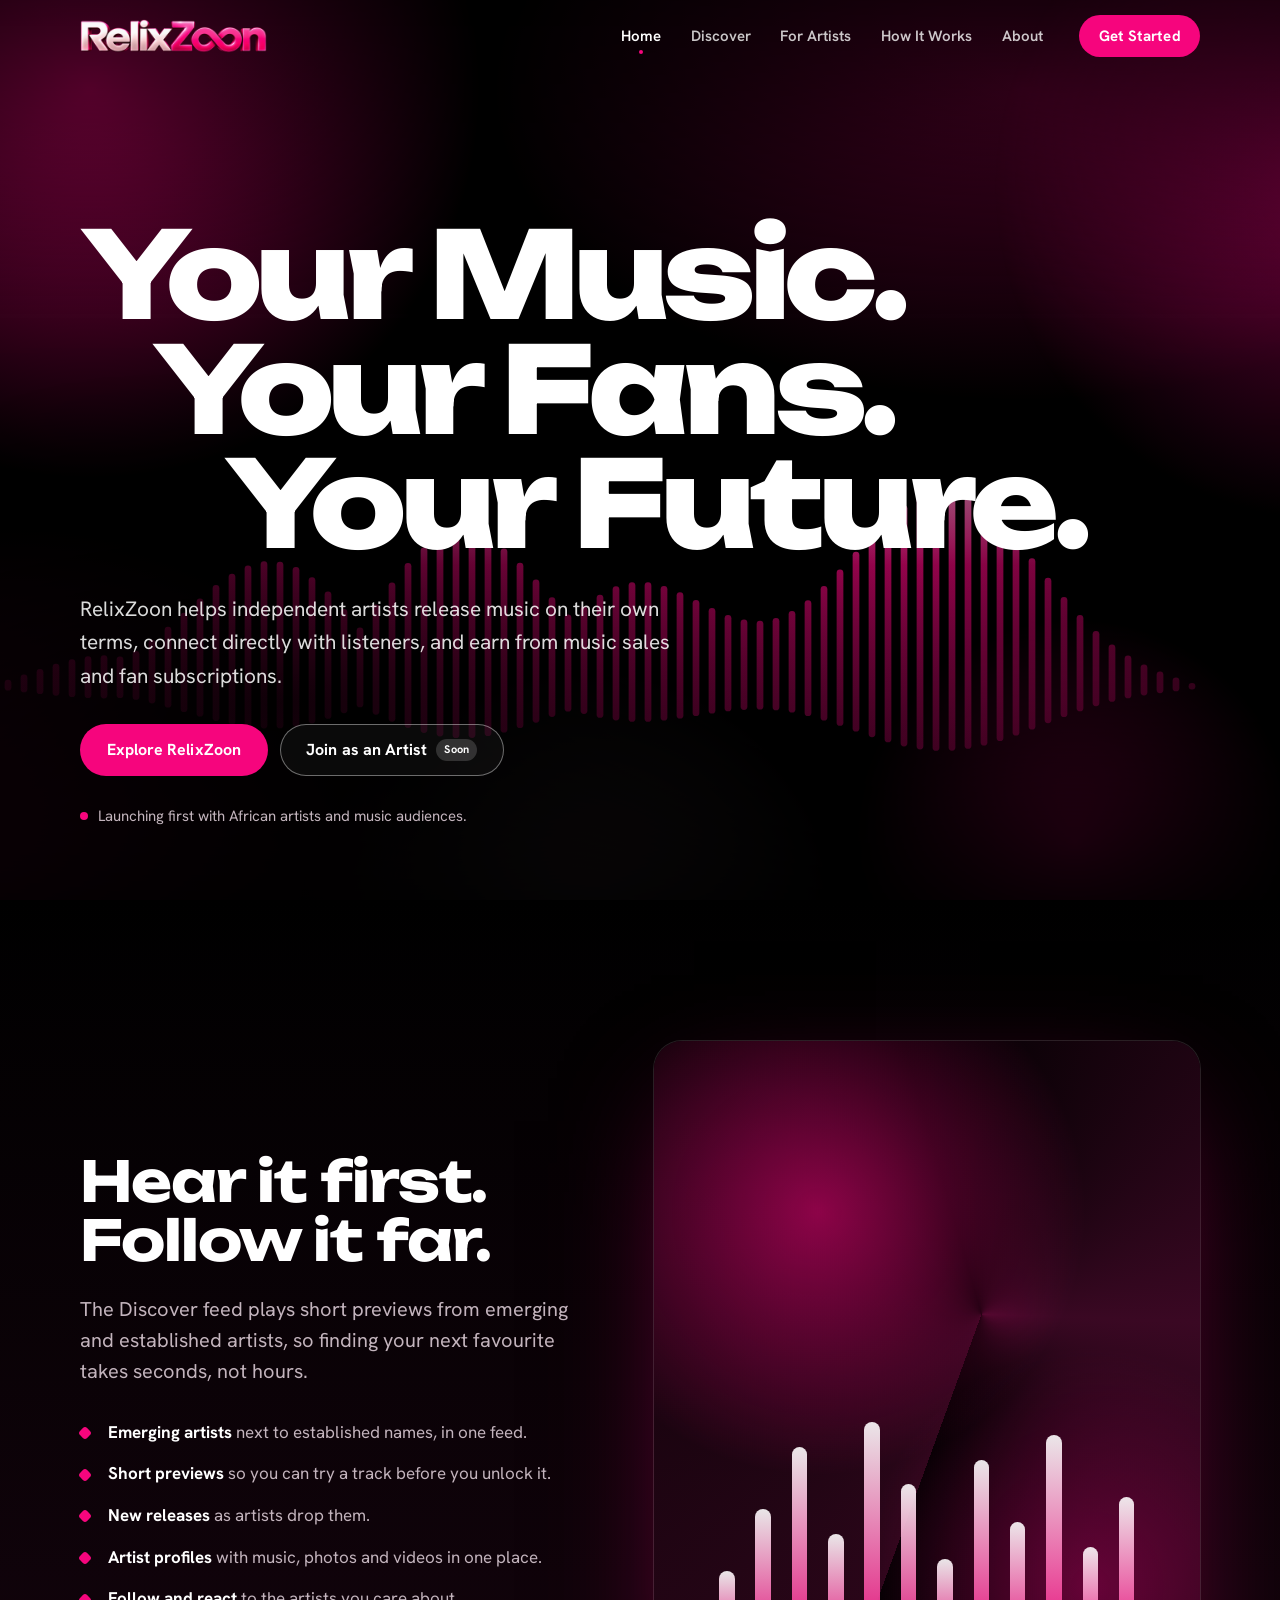
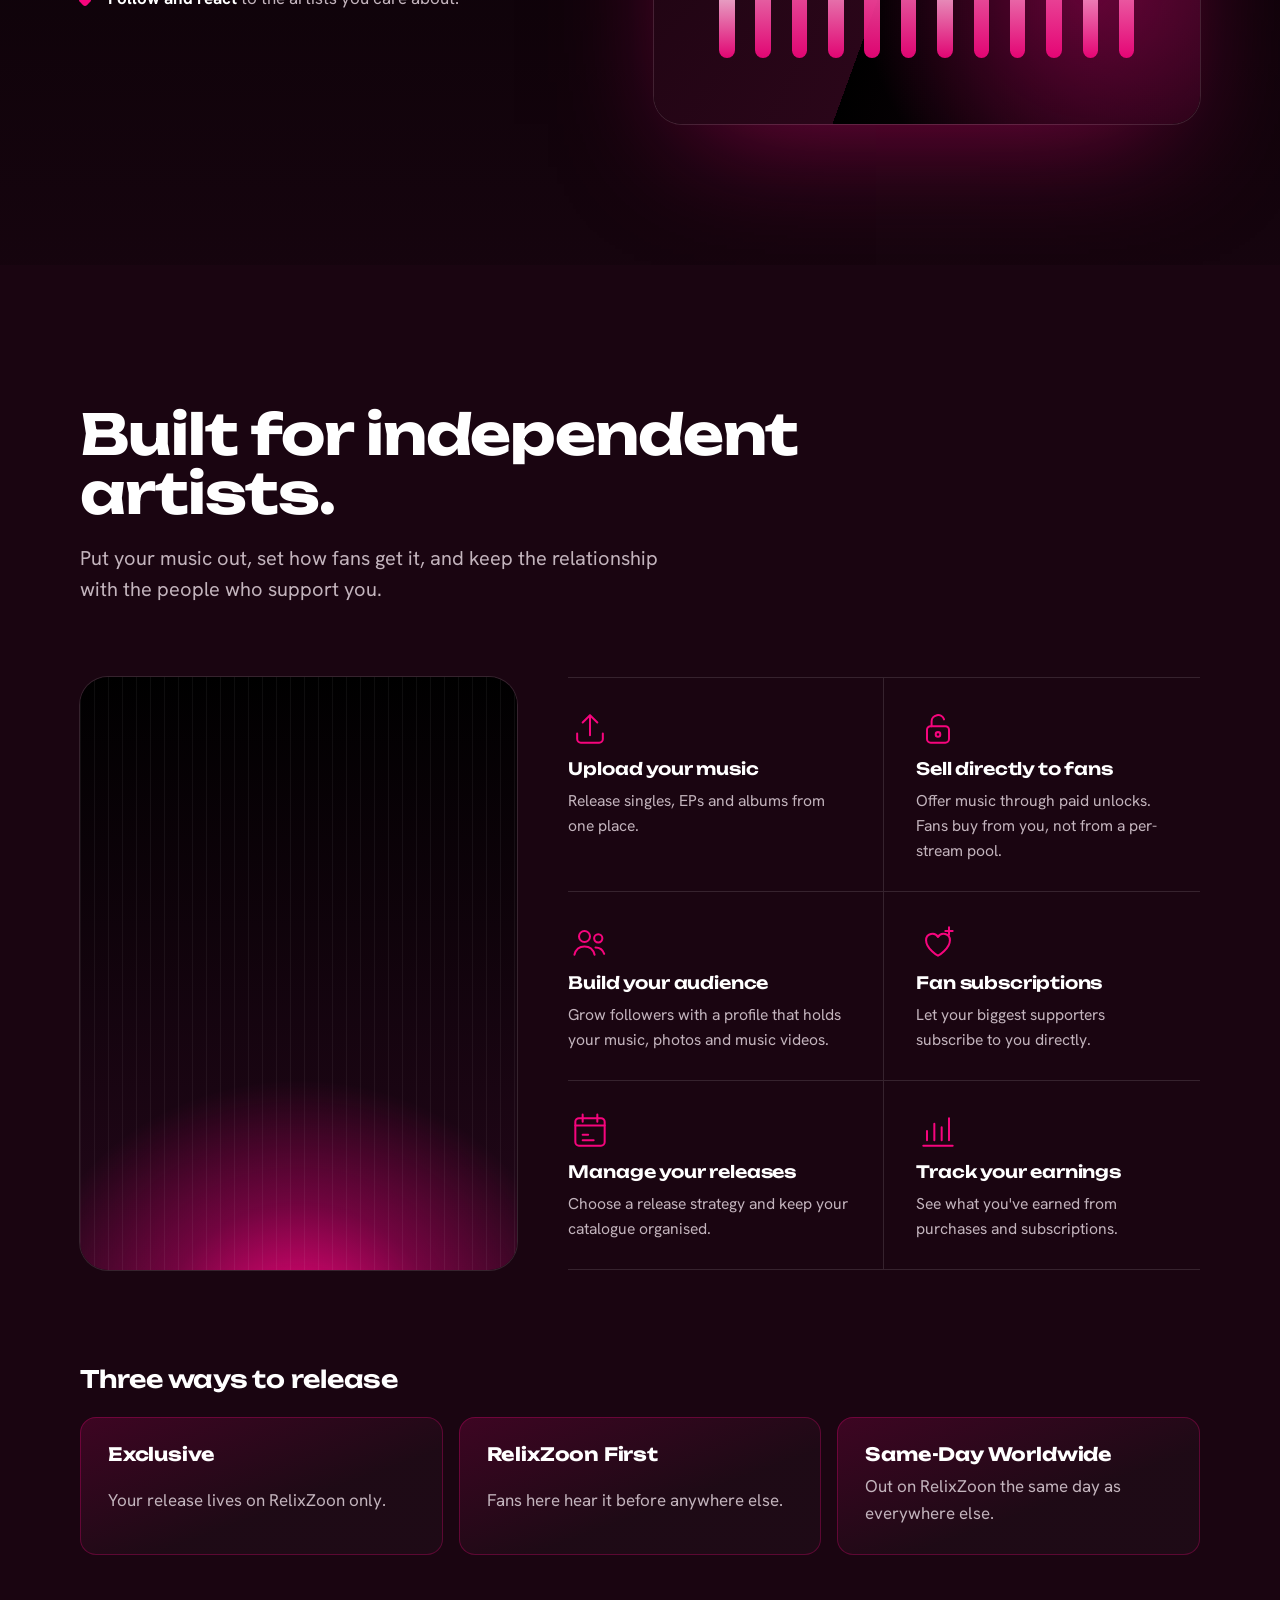
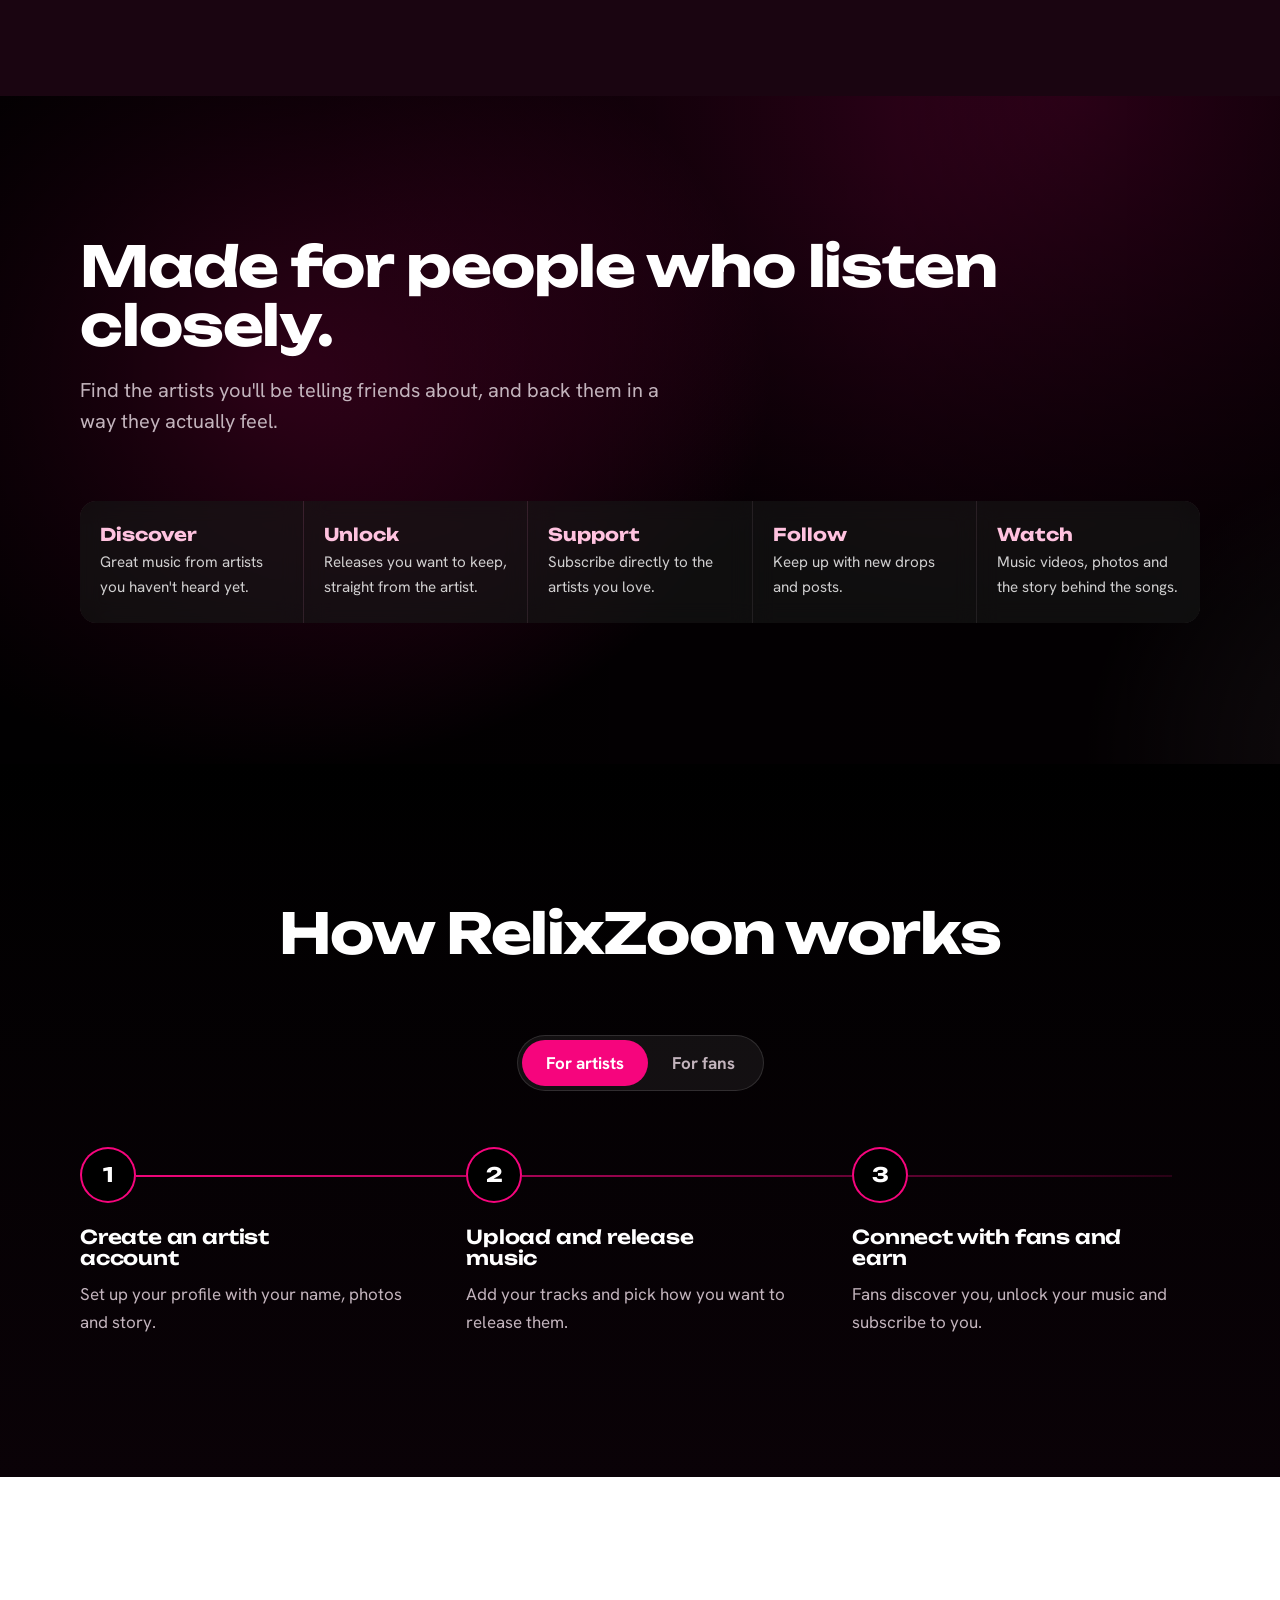
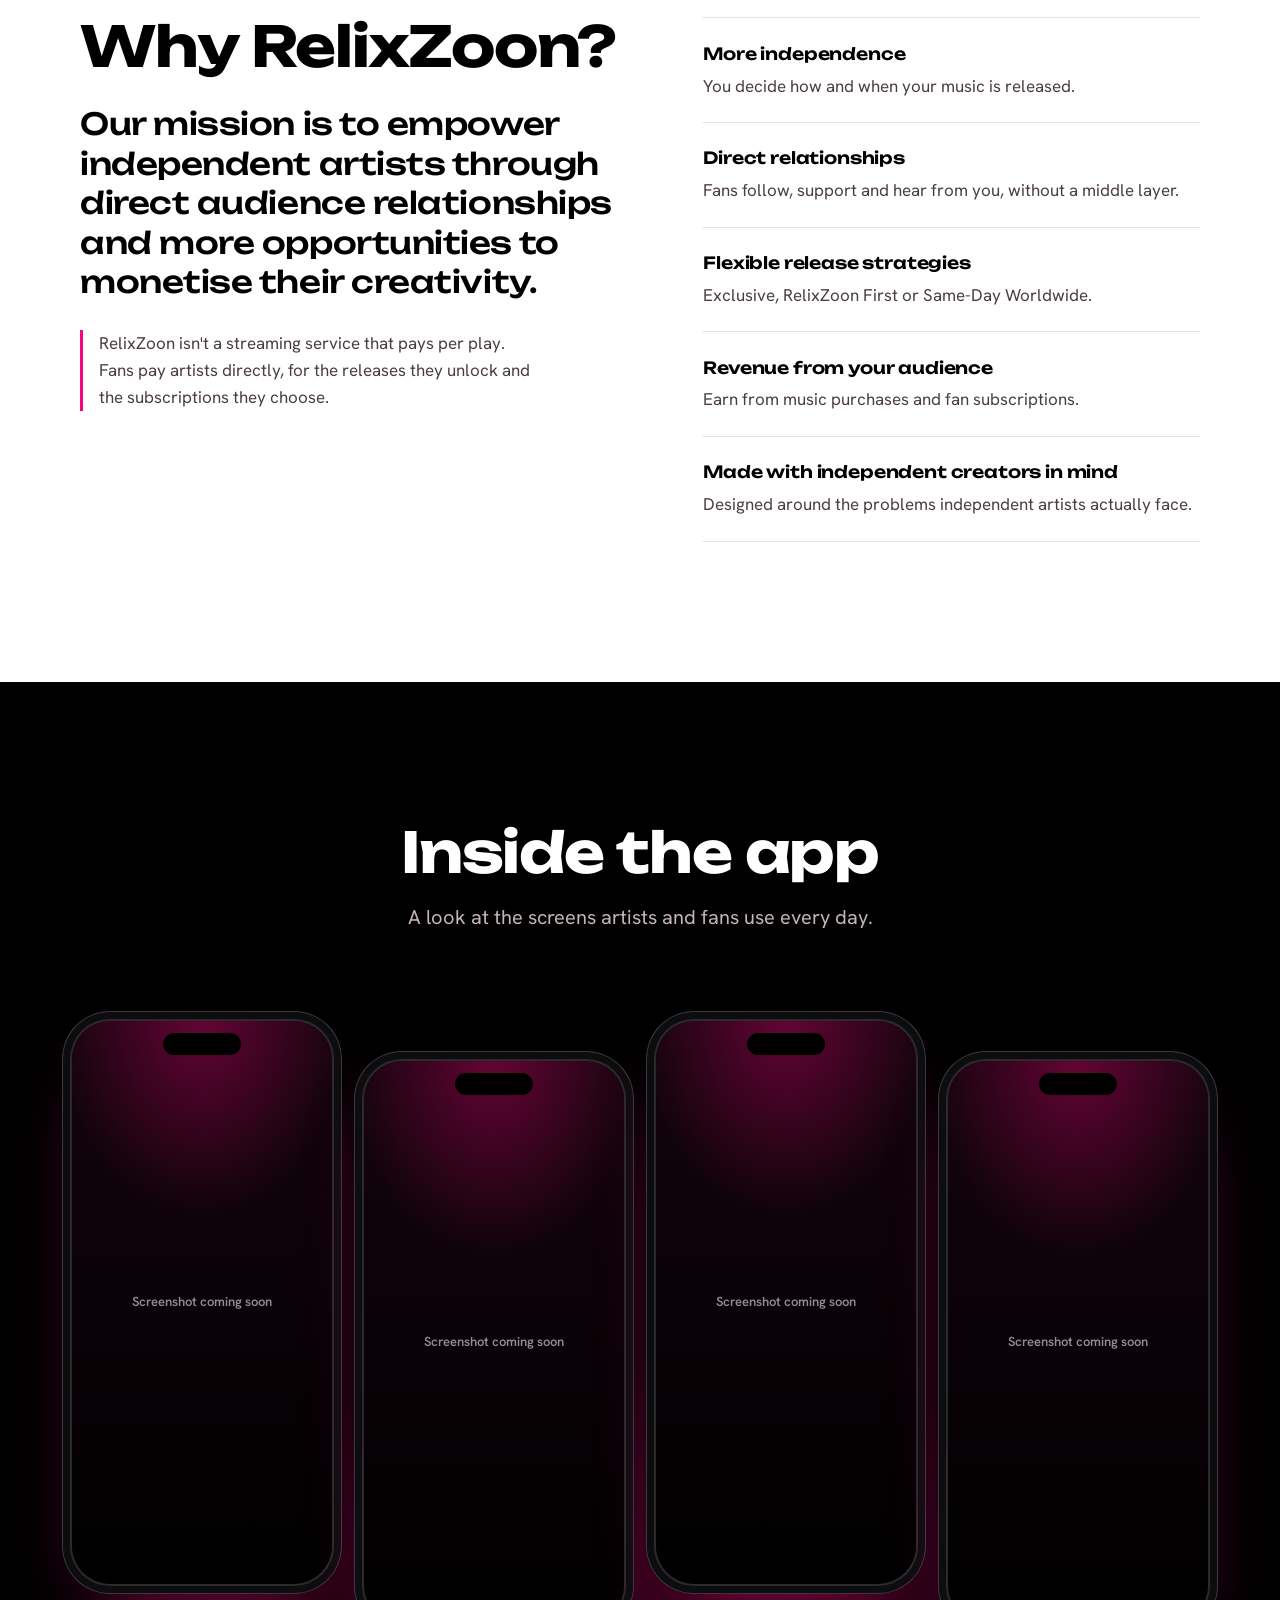
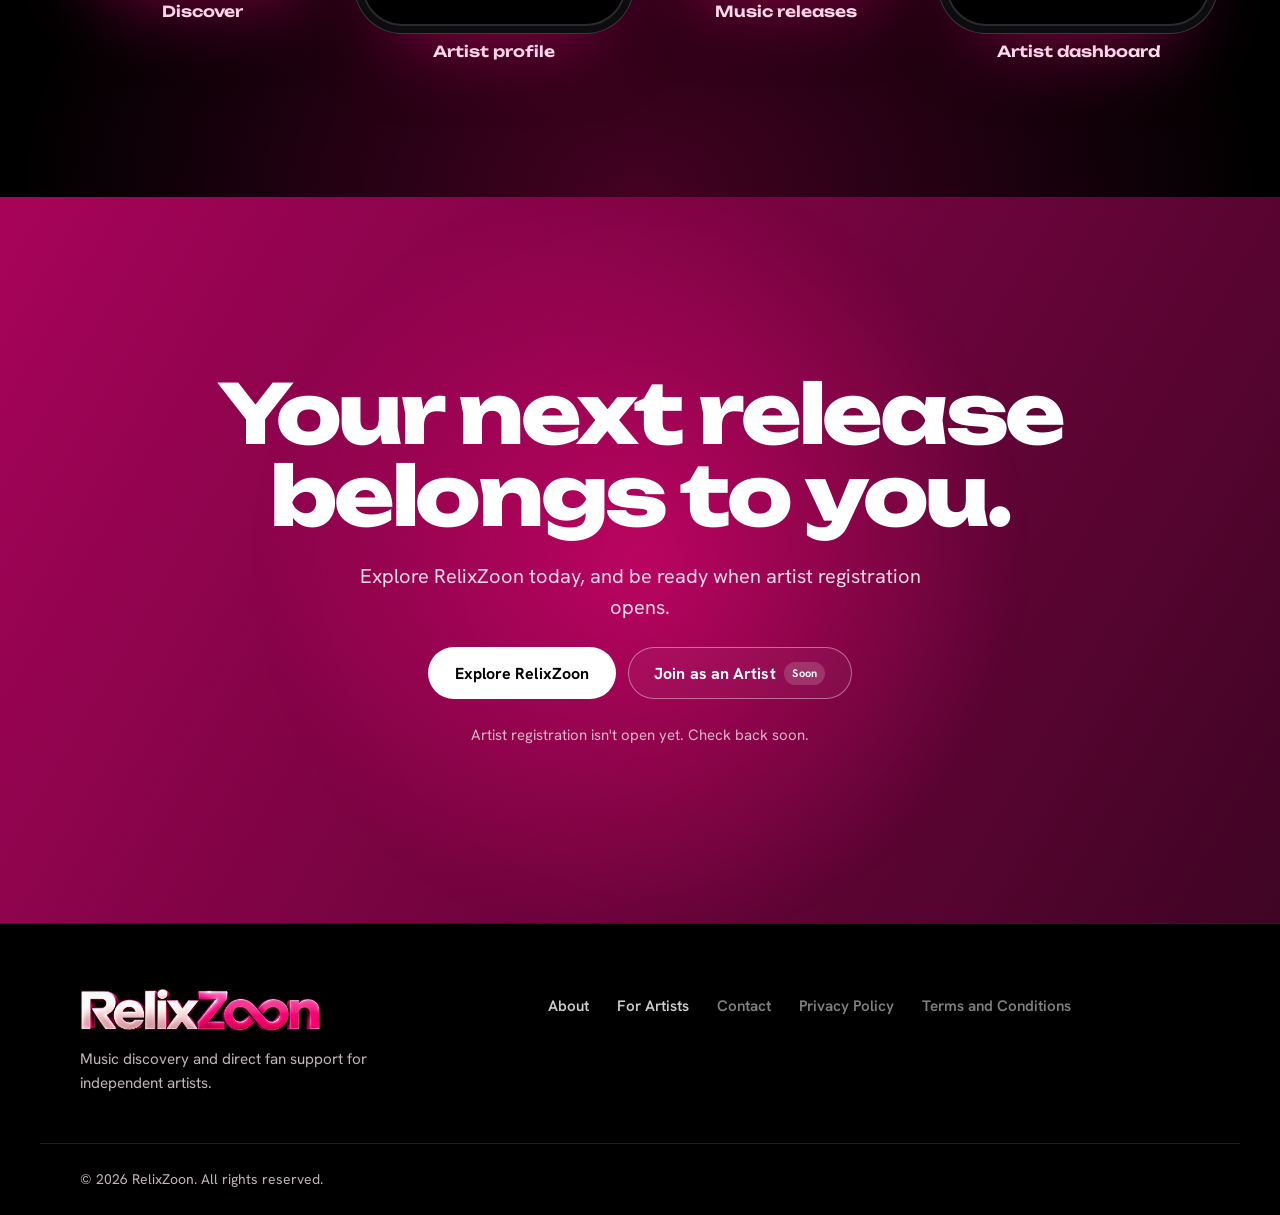
==== index.html @ 303c12e7 "Add RelixZoon landing page Static marketing site: hero with animated background, discover, artists, " ====
<!doctype html>
<html lang="en">
<head>
  <meta charset="utf-8">
  <meta name="viewport" content="width=device-width, initial-scale=1, viewport-fit=cover">
  <title>RelixZoon — Your Music. Your Fans. Your Future.</title>
  <meta name="description" content="RelixZoon is a music discovery and direct-to-fan platform where independent artists release music, sell it directly to fans and earn from fan subscriptions. Launching first with African artists and audiences.">
  <meta name="theme-color" content="#000000">
  <meta name="color-scheme" content="dark">

  <!-- Replace YOUR-DOMAIN with the live site address once you have it, e.g. https://relixzoon.com/ -->
  <link rel="canonical" href="https://YOUR-DOMAIN/">

  <!-- Open Graph / social sharing -->
  <meta property="og:type" content="website">
  <meta property="og:site_name" content="RelixZoon">
  <meta property="og:title" content="RelixZoon — Your Music. Your Fans. Your Future.">
  <meta property="og:description" content="Release music on your terms, sell directly to fans, and grow a community that supports you. Built for independent artists.">
  <meta property="og:url" content="https://YOUR-DOMAIN/">
  <meta property="og:image" content="https://YOUR-DOMAIN/assets/og/og-image.jpg">
  <meta property="og:image:width" content="1200">
  <meta property="og:image:height" content="630">
  <meta property="og:image:alt" content="RelixZoon — Your Music. Your Fans. Your Future.">
  <meta name="twitter:card" content="summary_large_image">
  <meta name="twitter:title" content="RelixZoon — Your Music. Your Fans. Your Future.">
  <meta name="twitter:description" content="Release music on your terms, sell directly to fans, and grow a community that supports you.">
  <meta name="twitter:image" content="https://YOUR-DOMAIN/assets/og/og-image.jpg">

  <link rel="icon" href="favicon.ico" sizes="48x48">
  <link rel="icon" type="image/png" sizes="32x32" href="assets/brand/favicon-32.png">
  <link rel="apple-touch-icon" href="assets/brand/apple-touch-icon.png">

  <link rel="preload" href="assets/fonts/unbounded.woff2" as="font" type="font/woff2" crossorigin>
  <link rel="preload" href="assets/fonts/hanken.woff2" as="font" type="font/woff2" crossorigin>
  <link rel="stylesheet" href="assets/css/styles.css">

  <script type="application/ld+json">
  {"@context":"https://schema.org","@type":"Organization","name":"RelixZoon","url":"https://YOUR-DOMAIN/","logo":"https://YOUR-DOMAIN/assets/brand/relixzoon-icon-512.png"}
  </script>

  <script>document.documentElement.classList.add('js');</script>
  <script src="assets/js/config.js" defer></script>
  <script src="assets/js/main.js" defer></script>
</head>
<body>
  <a class="skip" href="#main">Skip to content</a>

  <!-- ===================== NAVIGATION ===================== -->
  <header class="nav" id="nav">
    <div class="nav__inner wrap">
      <a class="brand" href="#top" aria-label="RelixZoon home">
        <span class="brand__text" data-logo>RelixZoon</span>
      </a>

      <nav class="nav__links" aria-label="Main">
        <a href="#top">Home</a>
        <a href="#discover">Discover</a>
        <a href="#artists">For Artists</a>
        <a href="#how">How It Works</a>
        <a href="#about">About</a>
      </nav>

      <a class="btn btn--pink btn--sm nav__cta" data-link="getStarted" href="#join">Get Started</a>

      <button class="nav__toggle" type="button" aria-expanded="false" aria-controls="mobile-menu" aria-label="Open menu">
        <span></span><span></span>
      </button>
    </div>

    <div class="mobile-menu" id="mobile-menu" hidden>
      <nav aria-label="Mobile">
        <a href="#top">Home</a>
        <a href="#discover">Discover</a>
        <a href="#artists">For Artists</a>
        <a href="#how">How It Works</a>
        <a href="#about">About</a>
      </nav>
      <a class="btn btn--pink" data-link="getStarted" href="#join">Get Started</a>
    </div>
  </header>

  <main id="main">

    <!-- ===================== HERO ===================== -->
    <section class="hero" id="top" aria-labelledby="hero-title">
      <div class="hero__art art" data-art="hero" aria-hidden="true"></div>
      <div class="hero__aurora" aria-hidden="true"><i></i><i></i><i></i><i></i></div>
      <canvas class="hero__wave" aria-hidden="true"></canvas>
      <div class="hero__veil" aria-hidden="true"></div>

      <div class="hero__content wrap">
        <h1 class="hero__title" id="hero-title">
          <span>Your Music.</span>
          <span>Your Fans.</span>
          <span>Your Future.</span>
        </h1>
        <p class="hero__lede">RelixZoon helps independent artists release music on their own terms, connect directly with listeners, and earn from music sales and fan subscriptions.</p>
        <div class="hero__actions">
          <a class="btn btn--pink" data-link="app" data-fallback="#discover" href="#discover">Explore RelixZoon</a>
          <a class="btn btn--ghost" data-link="artistSignup" data-soon="Artist registration opens soon." href="#join">Join as an Artist</a>
        </div>
        <p class="hero__note">Launching first with African artists and music audiences.</p>
      </div>
    </section>

    <!-- ===================== DISCOVER ===================== -->
    <section class="section discover" id="discover" aria-labelledby="discover-title">
      <div class="wrap discover__grid">
        <div class="discover__copy" data-reveal>
          <h2 id="discover-title" class="h2">Hear it first. Follow it far.</h2>
          <p class="lede">The Discover feed plays short previews from emerging and established artists, so finding your next favourite takes seconds, not hours.</p>
          <ul class="ticks">
            <li><strong>Emerging artists</strong> next to established names, in one feed.</li>
            <li><strong>Short previews</strong> so you can try a track before you unlock it.</li>
            <li><strong>New releases</strong> as artists drop them.</li>
            <li><strong>Artist profiles</strong> with music, photos and videos in one place.</li>
            <li><strong>Follow and react</strong> to the artists you care about.</li>
          </ul>
        </div>

        <figure class="discover__media" data-reveal>
          <div class="frame art" data-art="discover">
            <div class="fallback fallback--discover" aria-hidden="true">
              <div class="eq"><i></i><i></i><i></i><i></i><i></i><i></i><i></i><i></i><i></i><i></i><i></i><i></i></div>
            </div>
          </div>
        </figure>
      </div>
    </section>

    <!-- ===================== ARTISTS ===================== -->
    <section class="section artists" id="artists" aria-labelledby="artists-title">
      <div class="wrap">
        <div class="section-head" data-reveal>
          <h2 id="artists-title" class="h2">Built for independent artists.</h2>
          <p class="lede">Put your music out, set how fans get it, and keep the relationship with the people who support you.</p>
        </div>

        <div class="artists__layout">
          <div class="artists__art art" data-art="artists" aria-hidden="true">
            <div class="fallback fallback--artists"></div>
          </div>

          <ul class="features" role="list">
            <li class="feature">
              <svg class="icon" viewBox="0 0 48 48" aria-hidden="true"><path d="M24 32V10m0 0-8 8m8-8 8 8"/><path d="M10 30v6a4 4 0 0 0 4 4h20a4 4 0 0 0 4-4v-6"/></svg>
              <h3>Upload your music</h3>
              <p>Release singles, EPs and albums from one place.</p>
            </li>
            <li class="feature">
              <svg class="icon" viewBox="0 0 48 48" aria-hidden="true"><rect x="12" y="22" width="24" height="18" rx="4"/><path d="M17 22v-5a7 7 0 0 1 13.6-2.4"/><circle cx="24" cy="31" r="2.5"/></svg>
              <h3>Sell directly to fans</h3>
              <p>Offer music through paid unlocks. Fans buy from you, not from a per-stream pool.</p>
            </li>
            <li class="feature">
              <svg class="icon" viewBox="0 0 48 48" aria-hidden="true"><circle cx="18" cy="18" r="6"/><circle cx="33" cy="20" r="4.5"/><path d="M7 38c1.5-6 6-9 11-9s9.5 3 11 9"/><path d="M30 30c4 0 8 2.5 9.5 7"/></svg>
              <h3>Build your audience</h3>
              <p>Grow followers with a profile that holds your music, photos and music videos.</p>
            </li>
            <li class="feature">
              <svg class="icon" viewBox="0 0 48 48" aria-hidden="true"><path d="M24 39s-13-7.6-13-17a7 7 0 0 1 13-3.6A7 7 0 0 1 37 22c0 9.4-13 17-13 17Z"/><path d="M36 8v8m-4-4h8"/></svg>
              <h3>Fan subscriptions</h3>
              <p>Let your biggest supporters subscribe to you directly.</p>
            </li>
            <li class="feature">
              <svg class="icon" viewBox="0 0 48 48" aria-hidden="true"><rect x="8" y="10" width="32" height="30" rx="4"/><path d="M8 18h32M16 6v8M32 6v8"/><path d="M16 28h6m-6 6h12"/></svg>
              <h3>Manage your releases</h3>
              <p>Choose a release strategy and keep your catalogue organised.</p>
            </li>
            <li class="feature">
              <svg class="icon" viewBox="0 0 48 48" aria-hidden="true"><path d="M8 40h32"/><path d="M12 34V24m8 10V16m8 18V20m8 14V10"/></svg>
              <h3>Track your earnings</h3>
              <p>See what you've earned from purchases and subscriptions.</p>
            </li>
          </ul>
        </div>

        <div class="strategies" data-reveal>
          <h3 class="h3">Three ways to release</h3>
          <div class="strategies__row">
            <div class="strategy">
              <h4>Exclusive</h4>
              <p>Your release lives on RelixZoon only.</p>
            </div>
            <div class="strategy">
              <h4>RelixZoon First</h4>
              <p>Fans here hear it before anywhere else.</p>
            </div>
            <div class="strategy">
              <h4>Same-Day Worldwide</h4>
              <p>Out on RelixZoon the same day as everywhere else.</p>
            </div>
          </div>
        </div>
      </div>
    </section>

    <!-- ===================== FANS ===================== -->
    <section class="fans" id="fans" aria-labelledby="fans-title">
      <div class="fans__art art" data-art="fans" aria-hidden="true">
        <div class="fallback fallback--fans"></div>
      </div>
      <div class="fans__veil" aria-hidden="true"></div>
      <div class="wrap fans__content">
        <div data-reveal>
          <h2 id="fans-title" class="h2">Made for people who listen closely.</h2>
          <p class="lede">Find the artists you'll be telling friends about, and back them in a way they actually feel.</p>
        </div>
        <ul class="fan-list" role="list">
          <li><h3>Discover</h3><p>Great music from artists you haven't heard yet.</p></li>
          <li><h3>Unlock</h3><p>Releases you want to keep, straight from the artist.</p></li>
          <li><h3>Support</h3><p>Subscribe directly to the artists you love.</p></li>
          <li><h3>Follow</h3><p>Keep up with new drops and posts.</p></li>
          <li><h3>Watch</h3><p>Music videos, photos and the story behind the songs.</p></li>
        </ul>
      </div>
    </section>

    <!-- ===================== HOW IT WORKS ===================== -->
    <section class="section how" id="how" aria-labelledby="how-title">
      <div class="wrap">
        <div class="section-head section-head--center" data-reveal>
          <h2 id="how-title" class="h2">How RelixZoon works</h2>
        </div>

        <div class="tabs" role="tablist" aria-label="Choose a path">
          <button class="tab" role="tab" id="tab-artists" aria-controls="panel-artists" aria-selected="true">For artists</button>
          <button class="tab" role="tab" id="tab-fans" aria-controls="panel-fans" aria-selected="false" tabindex="-1">For fans</button>
          <span class="tabs__pill" aria-hidden="true"></span>
        </div>

        <ol class="steps" id="panel-artists" role="tabpanel" aria-labelledby="tab-artists">
          <li class="step">
            <span class="step__num" aria-hidden="true">1</span>
            <h3>Create an artist account</h3>
            <p>Set up your profile with your name, photos and story.</p>
          </li>
          <li class="step">
            <span class="step__num" aria-hidden="true">2</span>
            <h3>Upload and release music</h3>
            <p>Add your tracks and pick how you want to release them.</p>
          </li>
          <li class="step">
            <span class="step__num" aria-hidden="true">3</span>
            <h3>Connect with fans and earn</h3>
            <p>Fans discover you, unlock your music and subscribe to you.</p>
          </li>
        </ol>

        <ol class="steps" id="panel-fans" role="tabpanel" aria-labelledby="tab-fans" hidden>
          <li class="step">
            <span class="step__num" aria-hidden="true">1</span>
            <h3>Discover artists</h3>
            <p>Scroll the Discover feed for new and established voices.</p>
          </li>
          <li class="step">
            <span class="step__num" aria-hidden="true">2</span>
            <h3>Preview and explore</h3>
            <p>Play short previews, then dive into profiles, videos and photos.</p>
          </li>
          <li class="step">
            <span class="step__num" aria-hidden="true">3</span>
            <h3>Support artists directly</h3>
            <p>Unlock their music or subscribe to them.</p>
          </li>
        </ol>
      </div>
    </section>

    <!-- ===================== WHY / ABOUT ===================== -->
    <section class="section why" id="about" aria-labelledby="why-title">
      <div class="wrap why__grid">
        <div class="why__mission" data-reveal>
          <h2 id="why-title" class="h2">Why RelixZoon?</h2>
          <p class="mission">Our mission is to empower independent artists through direct audience relationships and more opportunities to monetise their creativity.</p>
          <p class="why__aside">RelixZoon isn't a streaming service that pays per play. Fans pay artists directly, for the releases they unlock and the subscriptions they choose.</p>
        </div>
        <dl class="reasons">
          <div><dt>More independence</dt><dd>You decide how and when your music is released.</dd></div>
          <div><dt>Direct relationships</dt><dd>Fans follow, support and hear from you, without a middle layer.</dd></div>
          <div><dt>Flexible release strategies</dt><dd>Exclusive, RelixZoon First or Same-Day Worldwide.</dd></div>
          <div><dt>Revenue from your audience</dt><dd>Earn from music purchases and fan subscriptions.</dd></div>
          <div><dt>Made with independent creators in mind</dt><dd>Designed around the problems independent artists actually face.</dd></div>
        </dl>
      </div>
    </section>

    <!-- ===================== APP SHOWCASE ===================== -->
    <section class="section showcase" id="app" aria-labelledby="app-title">
      <div class="wrap">
        <div class="section-head section-head--center" data-reveal>
          <h2 id="app-title" class="h2">Inside the app</h2>
          <p class="lede">A look at the screens artists and fans use every day.</p>
        </div>
      </div>
      <div class="phones" role="list">
        <figure class="phone" role="listitem" data-shot="discover"><div class="phone__screen"></div><figcaption>Discover</figcaption></figure>
        <figure class="phone" role="listitem" data-shot="artistProfile"><div class="phone__screen"></div><figcaption>Artist profile</figcaption></figure>
        <figure class="phone" role="listitem" data-shot="releases"><div class="phone__screen"></div><figcaption>Music releases</figcaption></figure>
        <figure class="phone" role="listitem" data-shot="dashboard"><div class="phone__screen"></div><figcaption>Artist dashboard</figcaption></figure>
      </div>
    </section>

    <!-- ===================== FINAL CTA ===================== -->
    <section class="cta" id="join" aria-labelledby="cta-title">
      <div class="cta__art art" data-art="cta" aria-hidden="true"></div>
      <div class="cta__glow" aria-hidden="true"></div>
      <div class="wrap cta__content" data-reveal>
        <h2 id="cta-title" class="cta__title">Your next release belongs to you.</h2>
        <p class="lede">Explore RelixZoon today, and be ready when artist registration opens.</p>
        <div class="hero__actions hero__actions--center">
          <a class="btn btn--white" data-link="app" data-fallback="#discover" href="#discover">Explore RelixZoon</a>
          <a class="btn btn--ghost" data-link="artistSignup" data-soon="Artist registration opens soon." href="#join">Join as an Artist</a>
        </div>
        <p class="cta__status" data-signup-status>Artist registration isn't open yet. Check back soon.</p>
      </div>
    </section>
  </main>

  <!-- ===================== FOOTER ===================== -->
  <footer class="footer">
    <div class="wrap footer__grid">
      <div class="footer__brand">
        <a class="brand" href="#top" aria-label="RelixZoon home"><span class="brand__text" data-logo>RelixZoon</span></a>
        <p>Music discovery and direct fan support for independent artists.</p>
      </div>
      <nav class="footer__links" aria-label="Footer">
        <a href="#about">About</a>
        <a href="#artists">For Artists</a>
        <a data-link="contact" data-soon="Contact details are coming soon." href="#">Contact</a>
        <a data-link="privacy" data-soon="The Privacy Policy will be published here soon." href="#">Privacy Policy</a>
        <a data-link="terms" data-soon="The Terms and Conditions will be published here soon." href="#">Terms and Conditions</a>
      </nav>
      <ul class="footer__social" data-social role="list" aria-label="RelixZoon on social media"></ul>
    </div>
    <div class="wrap footer__base">
      <p>© <span data-year>2026</span> RelixZoon. All rights reserved.</p>
    </div>
  </footer>

  <div class="toast" role="status" aria-live="polite" hidden></div>
</body>
</html>
---- assets/css/styles.css ----
/* =====================================================================
   RelixZoon — marketing site styles
   Brand colours live in :root below. Change --pink to the exact
   official RelixZoon pink and the whole site follows.
   ===================================================================== */

@font-face{font-family:"Unbounded";src:url("../fonts/unbounded.woff2") format("woff2");font-weight:200 900;font-display:swap;unicode-range:U+0000-00FF,U+0131,U+0152-0153,U+02BB-02BC,U+02C6,U+02DA,U+02DC,U+0304,U+0308,U+0329,U+2000-206F,U+20AC,U+2122,U+2191,U+2193,U+2212,U+2215,U+FEFF,U+FFFD}
@font-face{font-family:"Unbounded";src:url("../fonts/unbounded-ext.woff2") format("woff2");font-weight:200 900;font-display:swap;unicode-range:U+0100-02BA,U+02BD-02C5,U+02C7-02CC,U+02CE-02D7,U+02DD-02FF,U+0304,U+0308,U+0329,U+1D00-1DBF,U+1E00-1E9F,U+1EF2-1EFF,U+2020,U+20A0-20AB,U+20AD-20C0,U+2113,U+2C60-2C7F,U+A720-A7FF}
@font-face{font-family:"Hanken Grotesk";src:url("../fonts/hanken.woff2") format("woff2");font-weight:100 900;font-display:swap;unicode-range:U+0000-00FF,U+0131,U+0152-0153,U+02BB-02BC,U+02C6,U+02DA,U+02DC,U+0304,U+0308,U+0329,U+2000-206F,U+20AC,U+2122,U+2191,U+2193,U+2212,U+2215,U+FEFF,U+FFFD}
@font-face{font-family:"Hanken Grotesk";src:url("../fonts/hanken-ext.woff2") format("woff2");font-weight:100 900;font-display:swap;unicode-range:U+0100-02BA,U+02BD-02C5,U+02C7-02CC,U+02CE-02D7,U+02DD-02FF,U+0304,U+0308,U+0329,U+1D00-1DBF,U+1E00-1E9F,U+1EF2-1EFF,U+2020,U+20A0-20AB,U+20AD-20C0,U+2113,U+2C60-2C7F,U+A720-A7FF}

:root{
  /* ---- Brand ---- */
  --pink:#F6057D;          /* official RelixZoon pink (from the app icon) */
  --pink-deep:#A8035A;     /* darker shade of the pink, for depth */
  --pink-soft:#FFC2DF;     /* light tint, for small highlights */
  --black:#000000;
  --white:#FFFFFF;

  /* ---- Supporting neutrals ---- */
  --plum:#1A0511;          /* very dark pink-black used for section depth */
  --ink-2:#0A0207;
  --mist:#C3B4BD;          /* secondary text on dark */
  --line:rgba(255,255,255,.12);

  --display:"Unbounded", "Arial Black", system-ui, sans-serif;
  --body:"Hanken Grotesk", system-ui, -apple-system, "Segoe UI", Roboto, sans-serif;

  --wrap:1200px;
  --gutter:clamp(1.25rem, 4vw, 2.5rem);
  --section:clamp(5rem, 11vw, 9rem);
  --r-lg:28px;
  --r-md:16px;
  --ease:cubic-bezier(.2,.7,.2,1);
}

*,*::before,*::after{box-sizing:border-box}
html{-webkit-text-size-adjust:100%;scroll-behavior:smooth;scroll-padding-top:80px}
body{margin:0;background:var(--black);color:var(--white);font-family:var(--body);font-size:1.0625rem;line-height:1.6;-webkit-font-smoothing:antialiased;text-rendering:optimizeLegibility;overflow-x:hidden}
[hidden]{display:none !important}
img{max-width:100%;display:block}
a{color:inherit}
h1,h2,h3,h4{margin:0;font-weight:700;line-height:1.1;overflow-wrap:break-word}
p{margin:0}
ul,ol,dl,dd{margin:0;padding:0}
:focus-visible{outline:3px solid var(--pink-soft);outline-offset:3px;border-radius:6px}

.wrap{width:100%;max-width:var(--wrap);margin-inline:auto;padding-inline:var(--gutter)}
.skip{position:absolute;left:1rem;top:-100px;z-index:100;background:var(--white);color:var(--black);padding:.6rem 1rem;border-radius:999px;font-weight:700;text-decoration:none}
.skip:focus{top:1rem}

/* ---------- Type ---------- */
.h2{font-family:var(--display);font-weight:700;font-size:clamp(1.9rem, 4.4vw, 3.5rem);letter-spacing:-.02em;line-height:1.05;max-width:18ch}
.h3{font-family:var(--display);font-weight:600;font-size:clamp(1.15rem, 2vw, 1.5rem);letter-spacing:-.01em}
.lede{color:var(--mist);font-size:clamp(1.05rem, 1.6vw, 1.25rem);line-height:1.55;max-width:56ch}

/* ---------- Buttons ---------- */
.btn{--bg:transparent;--fg:var(--white);display:inline-flex;align-items:center;justify-content:center;gap:.55rem;min-height:52px;padding:0 1.6rem;border-radius:999px;font-family:var(--body);font-weight:700;font-size:1rem;letter-spacing:.005em;text-decoration:none;color:var(--fg);background:var(--bg);border:1.5px solid transparent;cursor:pointer;position:relative;isolation:isolate;overflow:hidden;transition:transform .25s var(--ease), box-shadow .25s var(--ease), background-color .25s, border-color .25s;-webkit-tap-highlight-color:transparent}
.btn:active{transform:scale(.97)}
.btn--sm{min-height:42px;padding:0 1.15rem;font-size:.9375rem}
.btn--pink{--bg:var(--pink);box-shadow:0 0 0 0 rgba(246,5,125,0)}
.btn--pink::after{content:"";position:absolute;inset:0;z-index:-1;background:linear-gradient(110deg,transparent 30%,rgba(255,255,255,.35) 50%,transparent 70%);transform:translateX(-120%);transition:transform .7s var(--ease)}
.btn--white{--bg:var(--white);--fg:var(--black)}
.btn--ghost{border-color:rgba(255,255,255,.4);background:rgba(255,255,255,.04);backdrop-filter:blur(6px);-webkit-backdrop-filter:blur(6px)}
@media (hover:hover){
  .btn--pink:hover{box-shadow:0 10px 40px -8px var(--pink);transform:translateY(-2px)}
  .btn--pink:hover::after{transform:translateX(120%)}
  .btn--white:hover{transform:translateY(-2px);box-shadow:0 10px 40px -10px rgba(255,255,255,.6)}
  .btn--ghost:hover{border-color:var(--white);background:rgba(255,255,255,.1);transform:translateY(-2px)}
}
.btn.is-soon::before{content:"Soon";order:2;font-size:.6875rem;font-weight:700;letter-spacing:.02em;padding:.15rem .5rem;border-radius:999px;background:rgba(255,255,255,.16)}
.btn--white.is-soon::before{background:rgba(0,0,0,.1)}

/* ---------- Navigation ---------- */
.nav{position:fixed;inset:0 0 auto;z-index:50;transition:background-color .35s, backdrop-filter .35s, border-color .35s;border-bottom:1px solid transparent}
.nav.is-scrolled{background:rgba(0,0,0,.72);backdrop-filter:blur(14px) saturate(140%);-webkit-backdrop-filter:blur(14px) saturate(140%);border-bottom-color:var(--line)}
.nav__inner{display:flex;align-items:center;gap:1.5rem;height:72px}
.brand{display:inline-flex;align-items:center;text-decoration:none;flex-shrink:0}
.brand__text{font-family:var(--display);font-weight:700;font-size:1.25rem;letter-spacing:-.02em}
.brand img{height:var(--logo-h,32px);width:auto}
.nav__links{display:flex;gap:.25rem;margin-left:auto}
.nav__links a{position:relative;text-decoration:none;font-weight:600;font-size:.9375rem;color:rgba(255,255,255,.78);padding:.5rem .8rem;border-radius:999px;transition:color .2s, background-color .2s}
.nav__links a:hover{color:var(--white);background:rgba(255,255,255,.07)}
.nav__links a.is-active{color:var(--white)}
.nav__links a.is-active::after{content:"";position:absolute;left:50%;bottom:2px;width:4px;height:4px;margin-left:-2px;border-radius:50%;background:var(--pink)}
.nav__toggle{display:none;margin-left:auto;width:46px;height:46px;border-radius:50%;border:1px solid var(--line);background:rgba(255,255,255,.04);cursor:pointer;position:relative}
.nav__toggle span{position:absolute;left:13px;right:13px;height:2px;background:var(--white);border-radius:2px;transition:transform .3s var(--ease)}
.nav__toggle span:first-child{top:18px}
.nav__toggle span:last-child{top:26px}
.nav__toggle[aria-expanded="true"] span:first-child{transform:translateY(4px) rotate(45deg)}
.nav__toggle[aria-expanded="true"] span:last-child{transform:translateY(-4px) rotate(-45deg)}

.mobile-menu{position:fixed;inset:72px 0 0;background:rgba(0,0,0,.96);backdrop-filter:blur(20px);-webkit-backdrop-filter:blur(20px);padding:2rem var(--gutter) calc(2rem + env(safe-area-inset-bottom));display:flex;flex-direction:column;justify-content:space-between;overflow-y:auto}
.mobile-menu nav{display:flex;flex-direction:column}
.mobile-menu nav a{font-family:var(--display);font-size:clamp(1.6rem, 7vw, 2.2rem);font-weight:600;text-decoration:none;padding:.6rem 0;border-bottom:1px solid var(--line);opacity:0;transform:translateY(10px);animation:menuIn .45s var(--ease) forwards}
.mobile-menu nav a:nth-child(2){animation-delay:.04s}.mobile-menu nav a:nth-child(3){animation-delay:.08s}.mobile-menu nav a:nth-child(4){animation-delay:.12s}.mobile-menu nav a:nth-child(5){animation-delay:.16s}
.mobile-menu .btn{width:100%;margin-top:2rem}
@keyframes menuIn{to{opacity:1;transform:none}}

@media (max-width:900px){
  .nav__links,.nav__cta{display:none}
  .nav__toggle{display:block}
}
@media (min-width:901px){.mobile-menu{display:none !important}}

/* ---------- Artwork slots ---------- */
.art{position:relative;overflow:hidden}
.art > picture, .art > picture img, .art > img.art__img{position:absolute;inset:0;width:100%;height:100%;object-fit:cover}
.art.has-art .fallback{display:none}
.fallback{position:absolute;inset:0}

/* ---------- Hero ---------- */
.hero{position:relative;min-height:100vh;min-height:100svh;display:flex;align-items:flex-end;padding:120px 0 clamp(3rem, 8vh, 6rem);overflow:hidden;background:
  radial-gradient(60% 50% at 80% 10%, rgba(246,5,125,.30), transparent 70%),
  radial-gradient(50% 60% at 0% 100%, rgba(168,3,90,.35), transparent 70%),
  var(--black)}
.hero__art{position:absolute;inset:0;z-index:0}
.hero__art.has-art{opacity:.75}
/* Moving pink lights behind the headline */
.hero__aurora{position:absolute;inset:-10%;z-index:0;pointer-events:none}
.hero__aurora i{position:absolute;border-radius:50%;will-change:transform}
.hero__aurora i:nth-child(1){width:70vmax;height:70vmax;left:-15%;top:-25%;background:radial-gradient(circle, rgba(246,5,125,.55), rgba(246,5,125,0) 62%);animation:float1 16s ease-in-out infinite alternate}
.hero__aurora i:nth-child(2){width:60vmax;height:60vmax;right:-20%;top:-10%;background:radial-gradient(circle, rgba(168,3,90,.6), rgba(168,3,90,0) 62%);animation:float2 20s ease-in-out infinite alternate}
.hero__aurora i:nth-child(3){width:50vmax;height:50vmax;left:25%;bottom:-25%;background:radial-gradient(circle, rgba(255,194,223,.22), rgba(255,194,223,0) 62%);animation:float3 14s ease-in-out infinite alternate}
.hero__aurora i:nth-child(4){width:40vmax;height:40vmax;right:5%;bottom:-10%;background:radial-gradient(circle, rgba(246,5,125,.4), rgba(246,5,125,0) 62%);animation:float1 18s ease-in-out -6s infinite alternate-reverse}
@keyframes float1{0%{transform:translate(0,0) scale(1)}50%{transform:translate(18vw,12vh) scale(1.15)}100%{transform:translate(6vw,28vh) scale(.9)}}
@keyframes float2{0%{transform:translate(0,0) scale(1.1)}50%{transform:translate(-22vw,18vh) scale(.9)}100%{transform:translate(-8vw,-6vh) scale(1.2)}}
@keyframes float3{0%{transform:translate(0,0) scale(.9)}50%{transform:translate(-15vw,-20vh) scale(1.2)}100%{transform:translate(12vw,-8vh) scale(1)}}
.hero__art.has-art ~ .hero__aurora{opacity:.6;mix-blend-mode:screen}
.hero__wave{position:absolute;left:0;right:0;bottom:0;width:100%;height:62%;z-index:1;pointer-events:none}
.hero__veil{position:absolute;inset:0;z-index:2;background:radial-gradient(55% 38% at 22% 78%, rgba(0,0,0,.82), rgba(0,0,0,0) 100%), linear-gradient(180deg, rgba(0,0,0,.55) 0%, rgba(0,0,0,0) 35%, rgba(0,0,0,.15) 60%, rgba(0,0,0,.85) 100%)}
.hero__content{position:relative;z-index:3}
.hero__title{font-family:var(--display);font-weight:800;font-size:clamp(2.35rem, 9.4vw, 7.6rem);letter-spacing:-.045em;line-height:.95;margin-bottom:clamp(1.25rem, 3vw, 2rem)}
.hero__title span{display:block}
.hero__title span:nth-child(2){padding-left:.6em}
.hero__title span:nth-child(3){padding-left:1.2em}
.hero__lede{font-size:clamp(1.05rem, 1.7vw, 1.3rem);color:rgba(255,255,255,.86);max-width:52ch;margin-bottom:2rem}
.hero__actions{display:flex;flex-wrap:wrap;gap:.75rem}
.hero__actions--center{justify-content:center}
.hero__note{margin-top:1.75rem;font-size:.9375rem;color:var(--mist);display:flex;align-items:flex-start;gap:.6rem}
.hero__note::before{content:"";flex:0 0 8px;margin-top:.55em;width:8px;height:8px;border-radius:50%;background:var(--pink);box-shadow:0 0 0 0 var(--pink);animation:pulse 2.4s infinite}
@keyframes pulse{0%{box-shadow:0 0 0 0 rgba(246,5,125,.7)}70%{box-shadow:0 0 0 10px rgba(246,5,125,0)}100%{box-shadow:0 0 0 0 rgba(246,5,125,0)}}

/* One orchestrated page-load moment: the headline lines rise in sequence */
@media (prefers-reduced-motion:no-preference){
  .hero__title span,.hero__lede,.hero__actions,.hero__note{animation:rise .9s var(--ease) both}
  .hero__title span:nth-child(2){animation-delay:.08s}
  .hero__title span:nth-child(3){animation-delay:.16s}
  .hero__lede{animation-delay:.26s}
  .hero__actions{animation-delay:.34s}
  .hero__note{animation-delay:.42s}
}
@keyframes rise{from{opacity:0;transform:translateY(28px)}to{opacity:1;transform:none}}

@media (max-width:600px){
  .hero{align-items:flex-end;padding-top:110px}
  .hero__title span:nth-child(2){padding-left:.35em}
  .hero__title span:nth-child(3){padding-left:.7em}
  .hero__actions .btn{flex:1 1 100%}
}

/* ---------- Section rhythm ---------- */
.section{padding-block:var(--section);position:relative}
.section-head{display:grid;gap:1.25rem;margin-bottom:clamp(2.5rem, 6vw, 4.5rem)}
.section-head--center{justify-items:center;text-align:center}
.section-head--center .h2,.section-head--center .lede{margin-inline:auto}

/* Entrance: content is always visible; it only settles into place (no hidden content) */
@media (prefers-reduced-motion:no-preference){
  .js [data-reveal]{transition:transform .9s var(--ease)}
  .js [data-reveal]:not(.is-in){transform:translateY(24px)}
}

/* ---------- Discover ---------- */
.discover{background:linear-gradient(180deg,var(--black),var(--plum) 120%)}
.discover__grid{display:grid;grid-template-columns:1fr 1.1fr;gap:clamp(2.5rem, 6vw, 5rem);align-items:center}
.discover__copy{display:grid;gap:1.5rem}
.ticks{list-style:none;display:grid;gap:.9rem;margin-top:.5rem}
.ticks li{position:relative;padding-left:1.75rem;color:var(--mist)}
.ticks li strong{color:var(--white);font-weight:700}
.ticks li::before{content:"";position:absolute;left:0;top:.55em;width:10px;height:10px;border-radius:3px;background:var(--pink);transform:rotate(45deg)}
.discover__media{margin:0}
.frame{aspect-ratio:4/5;border-radius:var(--r-lg);background:var(--ink-2);box-shadow:0 0 0 1px var(--line), 0 40px 120px -40px rgba(246,5,125,.5)}
.fallback--discover{background:
  radial-gradient(70% 55% at 30% 25%, rgba(246,5,125,.55), transparent 70%),
  radial-gradient(60% 50% at 80% 80%, rgba(168,3,90,.55), transparent 70%),
  conic-gradient(from 200deg at 60% 40%, #2a0619, #000 40%, #3a0823 70%, #000);
  display:flex;align-items:flex-end;justify-content:center;padding:12%}
.eq{display:flex;align-items:flex-end;gap:5%;width:100%;height:45%}
.eq i{flex:1;border-radius:999px;background:linear-gradient(180deg,var(--white),var(--pink));height:30%;transform-origin:bottom;opacity:.9}
@media (prefers-reduced-motion:no-preference){
  .eq i{animation:eq 1.6s ease-in-out infinite alternate}
}
.eq i:nth-child(1){height:35%;animation-delay:-.2s}.eq i:nth-child(2){height:60%;animation-delay:-.9s}.eq i:nth-child(3){height:85%;animation-delay:-.4s}.eq i:nth-child(4){height:50%;animation-delay:-1.2s}
.eq i:nth-child(5){height:95%;animation-delay:-.6s}.eq i:nth-child(6){height:70%;animation-delay:-1.4s}.eq i:nth-child(7){height:40%;animation-delay:-.1s}.eq i:nth-child(8){height:80%;animation-delay:-.8s}
.eq i:nth-child(9){height:55%;animation-delay:-1s}.eq i:nth-child(10){height:90%;animation-delay:-.3s}.eq i:nth-child(11){height:45%;animation-delay:-1.3s}.eq i:nth-child(12){height:65%;animation-delay:-.5s}
@keyframes eq{from{transform:scaleY(.35)}to{transform:scaleY(1)}}

@media (max-width:900px){
  .discover__grid{grid-template-columns:1fr}
  .frame{aspect-ratio:4/3.4}
}

/* ---------- Artists ---------- */
.artists{background:var(--plum)}
.artists__layout{display:grid;grid-template-columns:.9fr 1.3fr;gap:clamp(2rem, 4vw, 3.5rem);align-items:stretch}
.artists__art{border-radius:var(--r-lg);min-height:420px;box-shadow:0 0 0 1px var(--line)}
.fallback--artists{background:
  repeating-linear-gradient(90deg, rgba(255,255,255,.05) 0 1px, transparent 1px 14px),
  radial-gradient(90% 60% at 50% 110%, var(--pink) 0%, rgba(168,3,90,.6) 35%, transparent 70%),
  linear-gradient(180deg,#000,#24071a)}
.features{list-style:none;display:grid;grid-template-columns:1fr 1fr;border-top:1px solid var(--line)}
.feature{padding:1.75rem 1.5rem 1.75rem 0;border-bottom:1px solid var(--line);display:grid;gap:.6rem;align-content:start}
.feature:nth-child(odd){padding-right:2rem;border-right:1px solid var(--line)}
.feature:nth-child(even){padding-left:2rem}
.feature h3{font-family:var(--display);font-size:1.0625rem;font-weight:600;letter-spacing:-.01em}
.feature p{color:var(--mist);font-size:.98rem}
.icon{width:44px;height:44px;fill:none;stroke:var(--pink);stroke-width:2.2;stroke-linecap:round;stroke-linejoin:round;transition:transform .4s var(--ease), stroke .3s}
@media (hover:hover){.feature:hover .icon{transform:translateY(-3px) rotate(-4deg);stroke:var(--pink-soft)}}

.strategies{margin-top:clamp(3.5rem, 8vw, 6rem);display:grid;gap:1.5rem}
.strategies__row{display:grid;grid-template-columns:repeat(3,1fr);gap:1rem}
.strategy{padding:1.75rem;border-radius:var(--r-md);background:linear-gradient(160deg, rgba(246,5,125,.16), rgba(255,255,255,.02) 60%);box-shadow:inset 0 0 0 1px rgba(246,5,125,.28);display:grid;gap:.5rem;transition:transform .35s var(--ease), box-shadow .35s}
.strategy h4{font-family:var(--display);font-size:1.15rem;font-weight:700;letter-spacing:-.01em}
.strategy p{color:var(--mist)}
@media (hover:hover){.strategy:hover{transform:translateY(-4px);box-shadow:inset 0 0 0 1px var(--pink), 0 20px 50px -25px var(--pink)}}

@media (max-width:900px){
  .artists__layout{grid-template-columns:1fr}
  .artists__art{min-height:0;width:100%;aspect-ratio:16/9}
  .strategies__row{grid-template-columns:1fr}
}
@media (max-width:600px){
  .features{grid-template-columns:1fr}
  .feature,.feature:nth-child(odd),.feature:nth-child(even){padding:1.5rem 0;border-right:0}
}

/* ---------- Fans (full-bleed) ---------- */
.fans{position:relative;padding-block:var(--section);overflow:hidden;background:var(--black)}
.fans__art{position:absolute;inset:0}
.fallback--fans{background:
  radial-gradient(40% 60% at 15% 30%, rgba(246,5,125,.55), transparent 70%),
  radial-gradient(35% 50% at 85% 70%, rgba(255,194,223,.22), transparent 70%),
  radial-gradient(60% 80% at 60% 0%, rgba(168,3,90,.45), transparent 70%),
  #050003}
@media (prefers-reduced-motion:no-preference){
  .fallback--fans{background-size:140% 140%;animation:drift 22s ease-in-out infinite alternate}
}
@keyframes drift{from{background-position:0% 0%}to{background-position:100% 100%}}
.fans__veil{position:absolute;inset:0;background:linear-gradient(90deg, rgba(0,0,0,.82), rgba(0,0,0,.35) 70%, rgba(0,0,0,.6))}
.fans__content{position:relative;display:grid;gap:clamp(2.5rem, 6vw, 4rem)}
.fans__content > div{display:grid;gap:1.25rem}
.fan-list{list-style:none;display:grid;grid-template-columns:repeat(5,1fr);gap:1px;background:var(--line);border-radius:var(--r-md);overflow:hidden}
.fan-list li{background:rgba(0,0,0,.55);backdrop-filter:blur(10px);-webkit-backdrop-filter:blur(10px);padding:1.5rem 1.25rem;display:grid;gap:.4rem;align-content:start;transition:background-color .3s}
.fan-list h3{font-family:var(--display);font-size:1.1rem;font-weight:700;color:var(--pink-soft)}
.fan-list p{color:rgba(255,255,255,.8);font-size:.95rem}
@media (hover:hover){.fan-list li:hover{background:rgba(246,5,125,.18)}}
@media (max-width:1000px){.fan-list{grid-template-columns:repeat(2,1fr)}.fan-list li:last-child{grid-column:1/-1}}
@media (max-width:520px){.fan-list{grid-template-columns:1fr}}

/* ---------- How it works ---------- */
.how{background:linear-gradient(180deg,var(--black),var(--ink-2))}
.tabs{position:relative;display:flex;width:max-content;max-width:100%;margin:0 auto clamp(2.5rem, 5vw, 3.5rem);padding:5px;border-radius:999px;background:rgba(255,255,255,.06);box-shadow:inset 0 0 0 1px var(--line)}
.tab{position:relative;z-index:1;min-height:46px;padding:0 1.5rem;border:0;background:none;color:var(--mist);font:inherit;font-weight:700;border-radius:999px;cursor:pointer;transition:color .3s}
.tab[aria-selected="true"]{color:var(--white)}
.tabs__pill{position:absolute;top:5px;bottom:5px;left:5px;border-radius:999px;background:var(--pink);transition:transform .45s var(--ease), width .45s var(--ease)}
.steps{list-style:none;display:grid;grid-template-columns:repeat(3,1fr);gap:clamp(1.5rem, 3vw, 2.5rem);position:relative;counter-reset:none}
.steps::before{content:"";position:absolute;top:28px;left:28px;right:28px;height:2px;background:linear-gradient(90deg,var(--pink),rgba(246,5,125,.15));z-index:0}
.step{position:relative;z-index:1;display:grid;gap:.75rem;align-content:start}
.step__num{width:56px;height:56px;border-radius:50%;display:grid;place-items:center;font-family:var(--display);font-weight:700;font-size:1.25rem;background:var(--black);box-shadow:inset 0 0 0 2px var(--pink);margin-bottom:.75rem}
.step h3{font-family:var(--display);font-size:1.2rem;font-weight:600;letter-spacing:-.01em;max-width:16ch}
.step p{color:var(--mist);max-width:34ch}
@media (prefers-reduced-motion:no-preference){
  .steps.is-showing .step{animation:rise .6s var(--ease) both}
  .steps.is-showing .step:nth-child(2){animation-delay:.08s}
  .steps.is-showing .step:nth-child(3){animation-delay:.16s}
}
@media (max-width:760px){
  .steps{grid-template-columns:1fr;gap:2rem}
  .steps::before{top:28px;bottom:28px;left:27px;right:auto;width:2px;height:auto;background:linear-gradient(180deg,var(--pink),rgba(246,5,125,.15))}
  .step{grid-template-columns:56px 1fr;column-gap:1.25rem}
  .step__num{grid-row:span 2;margin:0}
}

/* ---------- Why ---------- */
.why{background:var(--white);color:var(--black)}
.why__grid{display:grid;grid-template-columns:1.1fr 1fr;gap:clamp(2.5rem, 6vw, 5rem);align-items:start}
.why__mission{display:grid;gap:1.75rem}
.mission{font-family:var(--display);font-weight:500;font-size:clamp(1.3rem, 2.4vw, 1.9rem);line-height:1.3;letter-spacing:-.015em;max-width:26ch}
.why__aside{color:#4a3d45;max-width:46ch;padding-left:1rem;border-left:3px solid var(--pink)}
.reasons{display:grid}
.reasons > div{padding:1.4rem 0;border-bottom:1px solid rgba(0,0,0,.12);display:grid;gap:.3rem}
.reasons > div:first-child{border-top:1px solid rgba(0,0,0,.12)}
.reasons dt{font-family:var(--display);font-weight:600;font-size:1.05rem;letter-spacing:-.01em}
.reasons dd{color:#4a3d45}
@media (max-width:900px){.why__grid{grid-template-columns:1fr}}

/* ---------- App showcase ---------- */
.showcase{background:radial-gradient(70% 60% at 50% 100%, rgba(246,5,125,.28), transparent 70%), var(--black);overflow:hidden}
.phones{display:flex;justify-content:center;gap:clamp(1rem, 2.5vw, 2rem);padding:1rem var(--gutter) 2rem;max-width:1300px;margin:0 auto}
.phone{margin:0;flex:0 1 260px;display:grid;gap:1rem;justify-items:center}
.phone:nth-child(even){transform:translateY(40px)}
.phone__screen{position:relative;width:100%;aspect-ratio:9/19.5;border-radius:38px;background:#07020a;box-shadow:0 0 0 2px #2b2b2e, 0 0 0 9px #0d0d0f, 0 0 0 10px #3a3a3e, 0 40px 80px -30px rgba(246,5,125,.55);overflow:hidden;transition:transform .5s var(--ease)}
.phone__screen::before{content:"";position:absolute;top:12px;left:50%;width:30%;height:22px;margin-left:-15%;border-radius:999px;background:#000;z-index:2}
.phone__screen img{position:absolute;inset:0;width:100%;height:100%;object-fit:cover}
.phone__screen.is-empty{display:grid;place-items:center;background:
  radial-gradient(80% 50% at 50% 0%, rgba(246,5,125,.35), transparent 70%),
  linear-gradient(180deg,#14040d,#000)}
.phone__screen.is-empty::after{content:"Screenshot coming soon";font-size:.8125rem;font-weight:600;color:rgba(255,255,255,.55);text-align:center;padding:0 1rem}
.phone figcaption{font-family:var(--display);font-weight:600;font-size:.95rem}
@media (hover:hover){.phone:hover .phone__screen{transform:translateY(-10px) rotate(-1.5deg)}}
@media (max-width:900px){
  .phones{justify-content:flex-start;overflow-x:auto;scroll-snap-type:x mandatory;-webkit-overflow-scrolling:touch;scrollbar-width:none;padding-bottom:3rem}
  .phones::-webkit-scrollbar{display:none}
  .phone{flex:0 0 min(62vw, 240px);scroll-snap-align:center}
  .phone:nth-child(even){transform:none}
}

/* ---------- Final CTA ---------- */
.cta{position:relative;overflow:hidden;padding-block:clamp(6rem, 14vw, 11rem);text-align:center;background:linear-gradient(120deg, var(--pink-deep), var(--plum) 45%, #000 70%, var(--pink-deep));background-size:300% 300%}
@media (prefers-reduced-motion:no-preference){.cta{animation:flow 18s ease infinite}}
@keyframes flow{0%{background-position:0% 50%}50%{background-position:100% 50%}100%{background-position:0% 50%}}
.cta__art{position:absolute;inset:0}
.cta__art.has-art{opacity:.55}
.cta__glow{position:absolute;left:50%;top:50%;width:min(900px,140vw);aspect-ratio:1;margin:calc(min(900px,140vw) / -2) 0 0 calc(min(900px,140vw) / -2);border-radius:50%;background:radial-gradient(circle, rgba(246,5,125,.55), transparent 60%);filter:blur(10px)}
@media (prefers-reduced-motion:no-preference){.cta__glow{animation:breathe 7s ease-in-out infinite}}
@keyframes breathe{0%,100%{transform:scale(.85);opacity:.7}50%{transform:scale(1.05);opacity:1}}
.cta__content{position:relative;display:grid;gap:1.5rem;justify-items:center}
.cta__title{font-family:var(--display);font-weight:800;font-size:clamp(2.1rem, 6.4vw, 5.2rem);letter-spacing:-.04em;line-height:1;max-width:14ch}
.cta .lede{color:rgba(255,255,255,.85)}
.cta__status{font-size:.9375rem;color:rgba(255,255,255,.7)}
@media (max-width:600px){.cta .hero__actions .btn{flex:1 1 100%}}

/* ---------- Footer ---------- */
.footer{background:var(--black);border-top:1px solid var(--line);padding-top:4rem}
.footer__grid{display:grid;grid-template-columns:1.4fr 2fr auto;gap:2.5rem;align-items:start}
.footer__brand{display:grid;gap:.9rem}
.footer__brand p{color:var(--mist);max-width:32ch;font-size:.95rem}
.footer__links{display:flex;flex-wrap:wrap;gap:.25rem 1.75rem}
.footer__links a{text-decoration:none;color:rgba(255,255,255,.8);font-weight:600;font-size:.95rem;padding:.35rem 0;transition:color .2s}
.footer__links a:hover{color:var(--pink-soft)}
.footer__links a.is-soon{color:rgba(255,255,255,.5)}
.footer__social{list-style:none;display:flex;gap:.6rem}
.footer__social a{width:42px;height:42px;display:grid;place-items:center;border-radius:50%;box-shadow:inset 0 0 0 1px var(--line);transition:background-color .25s, box-shadow .25s}
.footer__social a:hover{background:var(--pink);box-shadow:none}
.footer__social svg{width:18px;height:18px;fill:currentColor}
.footer__base{margin-top:3rem;padding-block:1.5rem calc(1.5rem + env(safe-area-inset-bottom));border-top:1px solid var(--line);color:var(--mist);font-size:.875rem}
@media (max-width:800px){.footer__grid{grid-template-columns:1fr}}

/* ---------- Toast ---------- */
.toast{position:fixed;left:50%;bottom:calc(1.5rem + env(safe-area-inset-bottom));z-index:60;transform:translateX(-50%);max-width:calc(100vw - 2rem);padding:.85rem 1.25rem;border-radius:999px;background:var(--white);color:var(--black);font-weight:700;font-size:.95rem;box-shadow:0 20px 50px -15px rgba(0,0,0,.6);text-align:center}
@media (prefers-reduced-motion:no-preference){.toast:not([hidden]){animation:toastIn .35s var(--ease)}}
@keyframes toastIn{from{opacity:0;transform:translate(-50%,12px)}to{opacity:1;transform:translate(-50%,0)}}

/* ---------- Reduced motion ---------- */
@media (prefers-reduced-motion:reduce){
  html{scroll-behavior:auto}
  *,*::before,*::after{animation-duration:.001ms !important;animation-iteration-count:1 !important;transition-duration:.001ms !important}
}

/* ---------- Logo sizing ---------- */
.footer__brand .brand img{height:44px}
@media (max-width:600px){.nav .brand img{height:28px}}
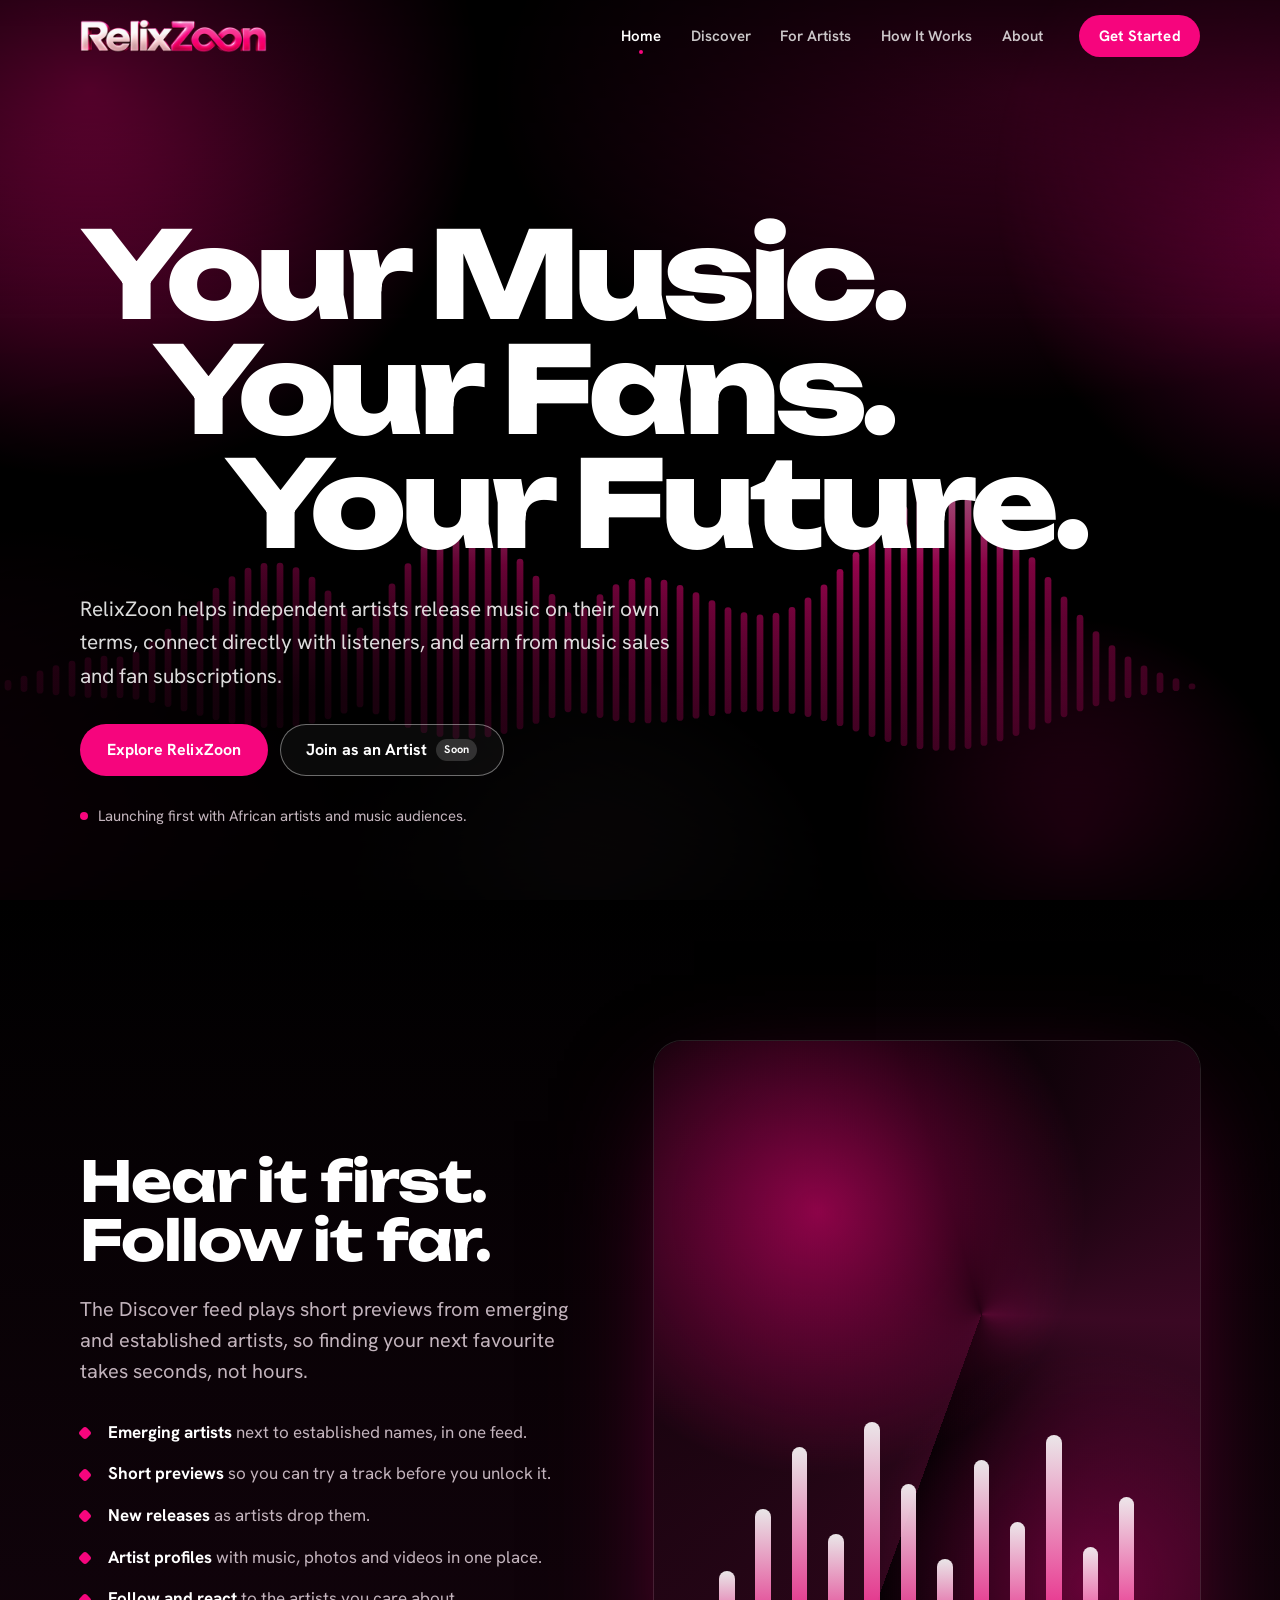
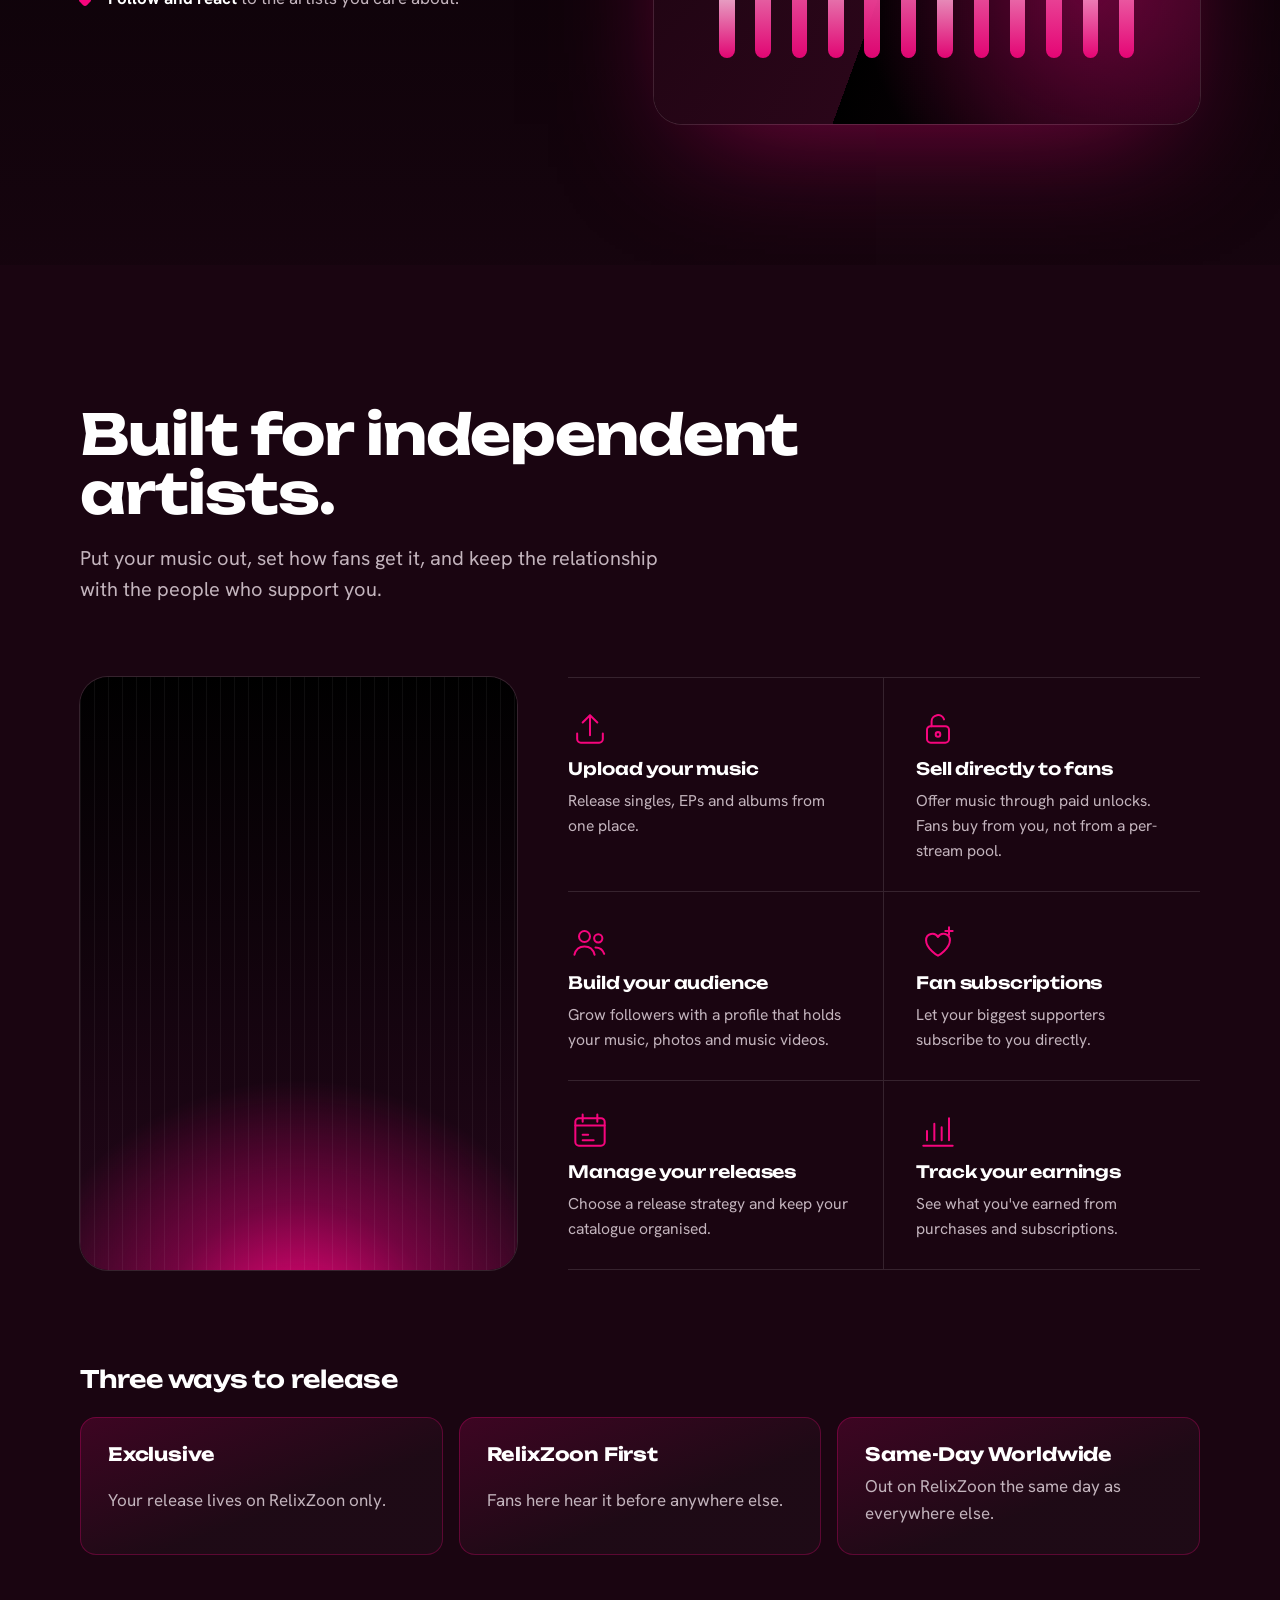
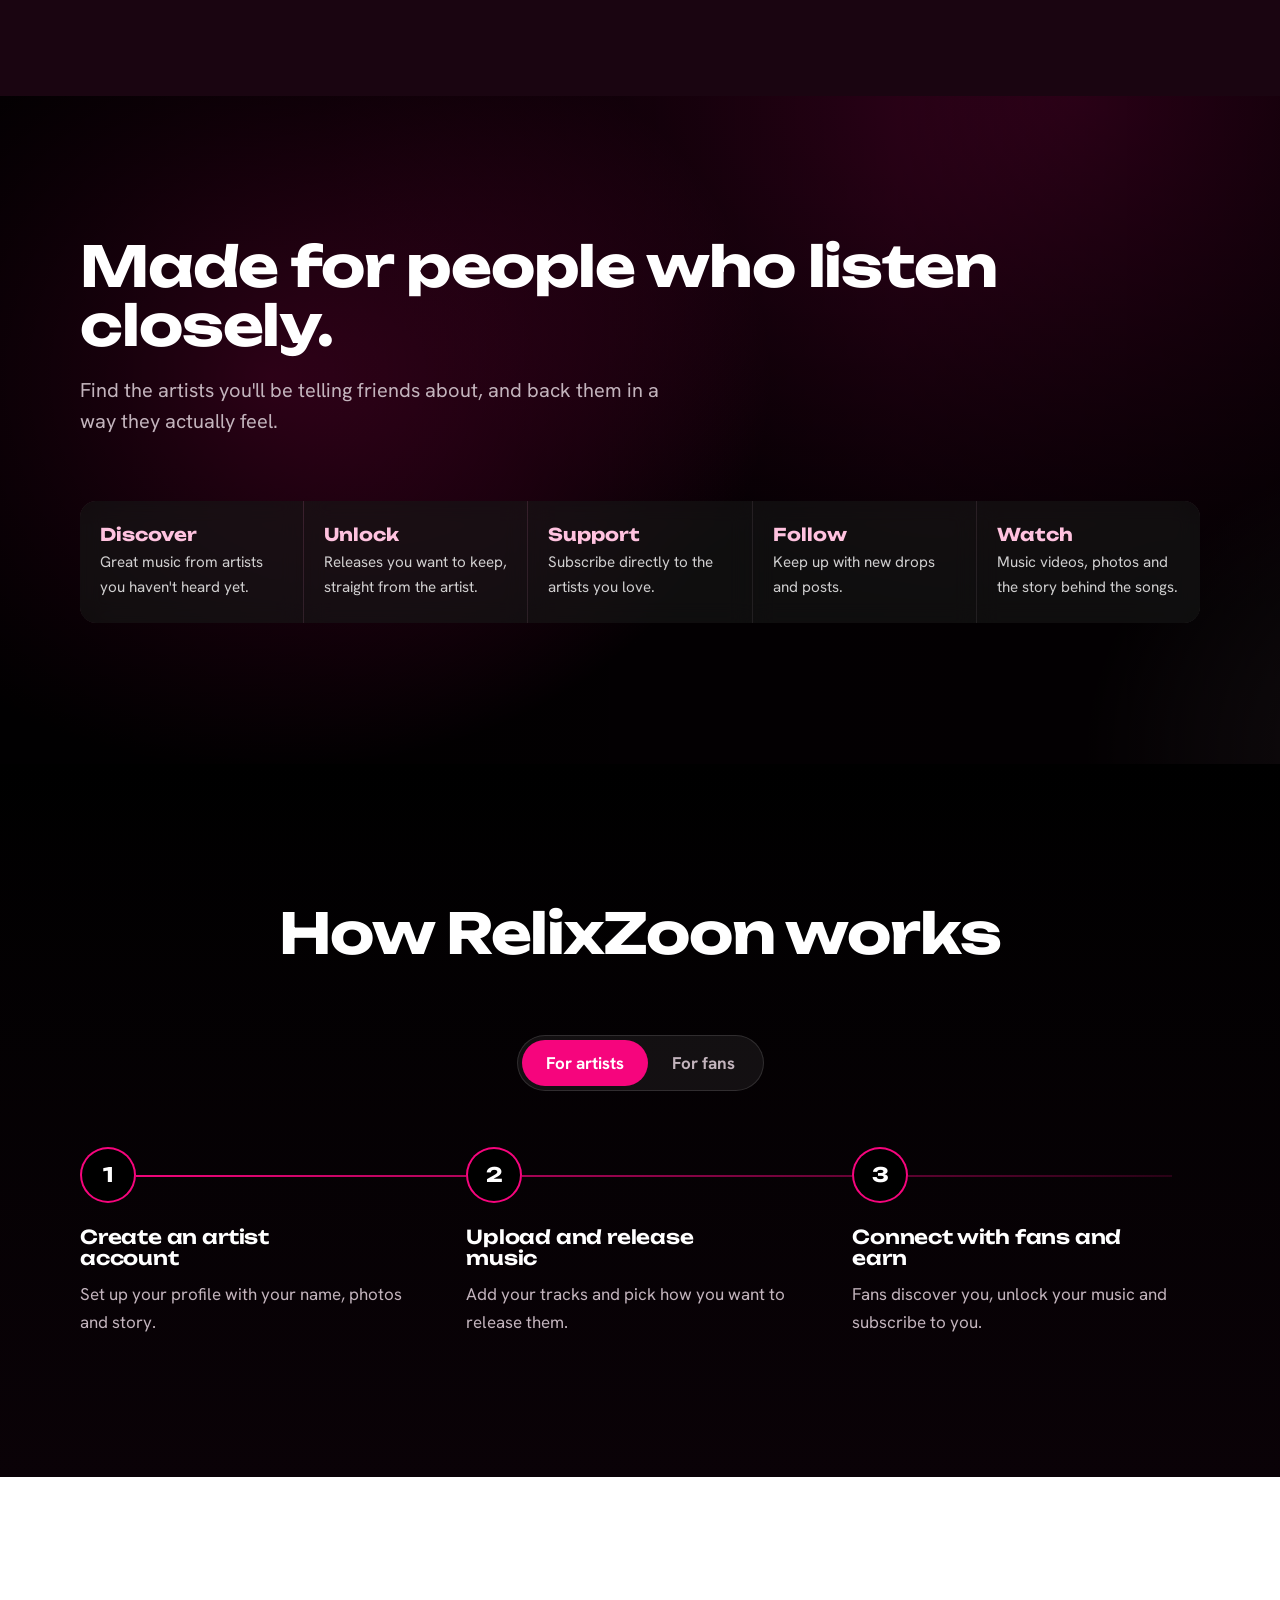
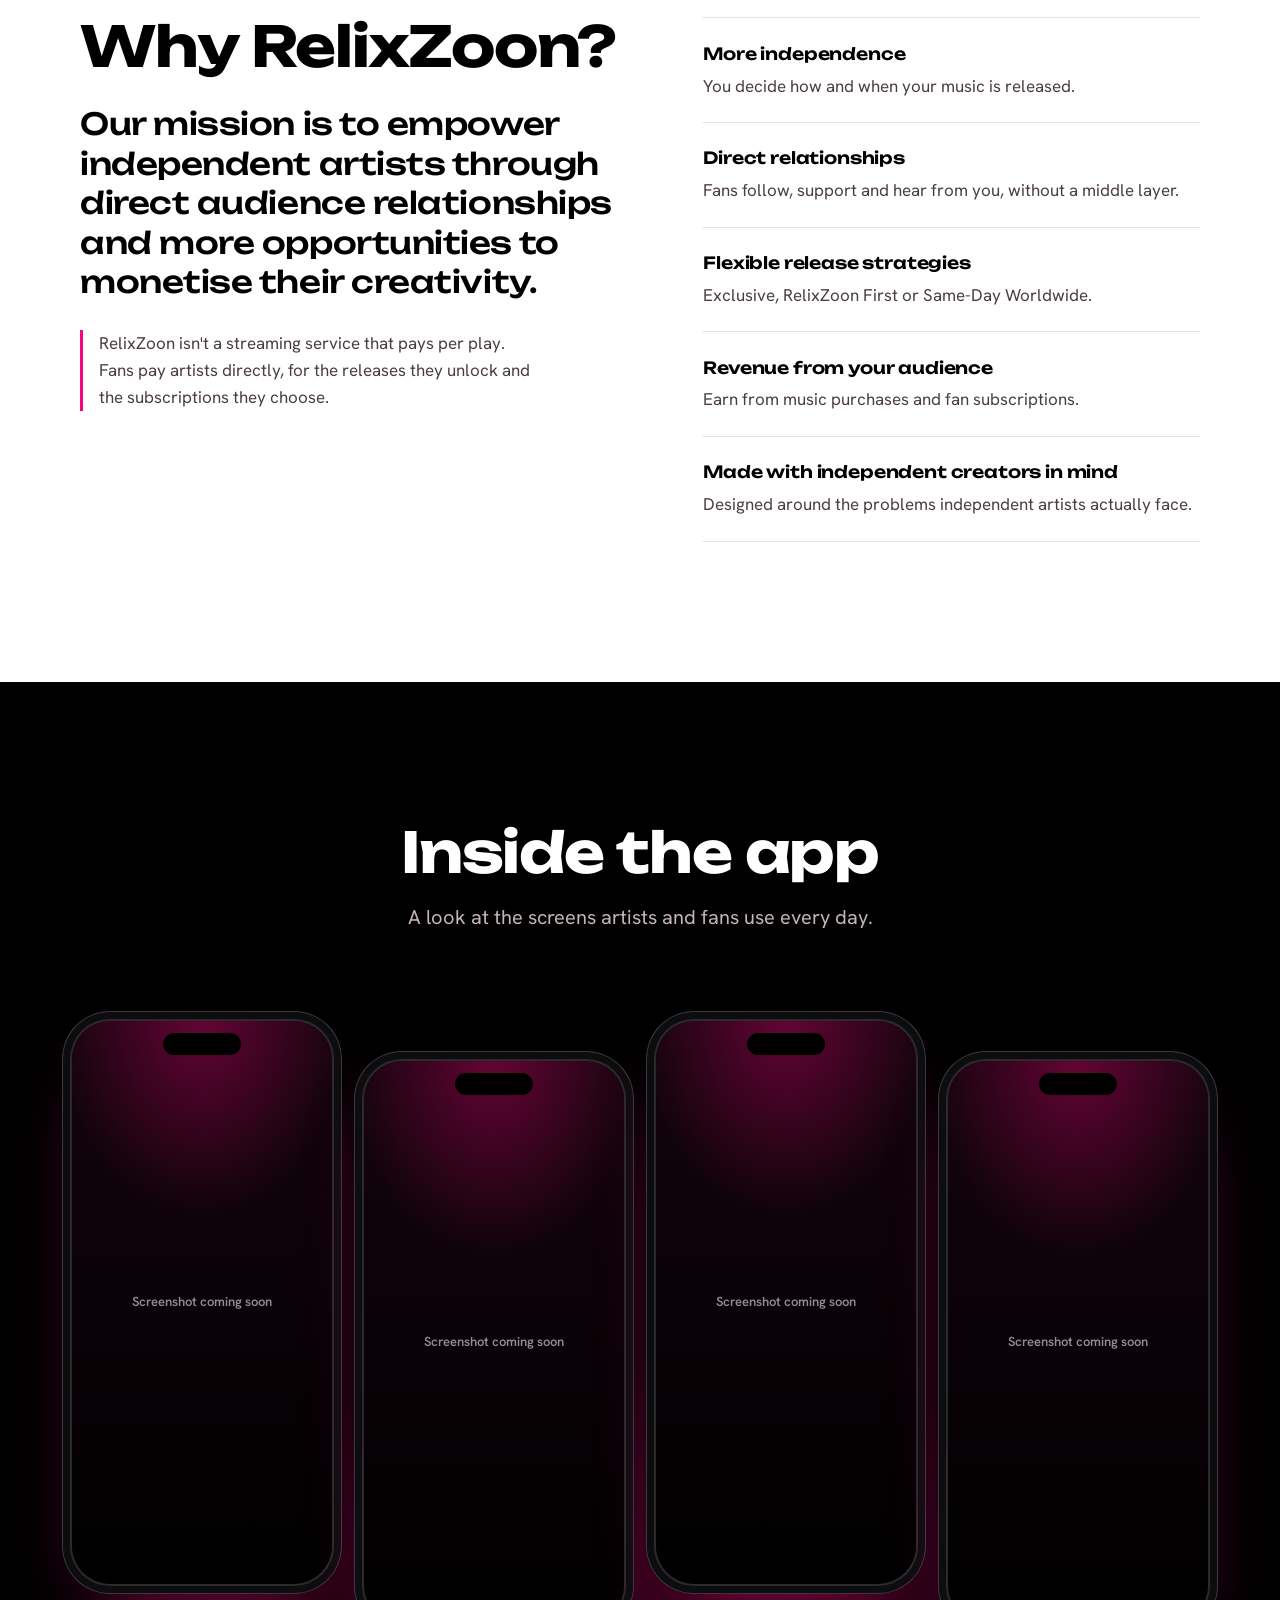
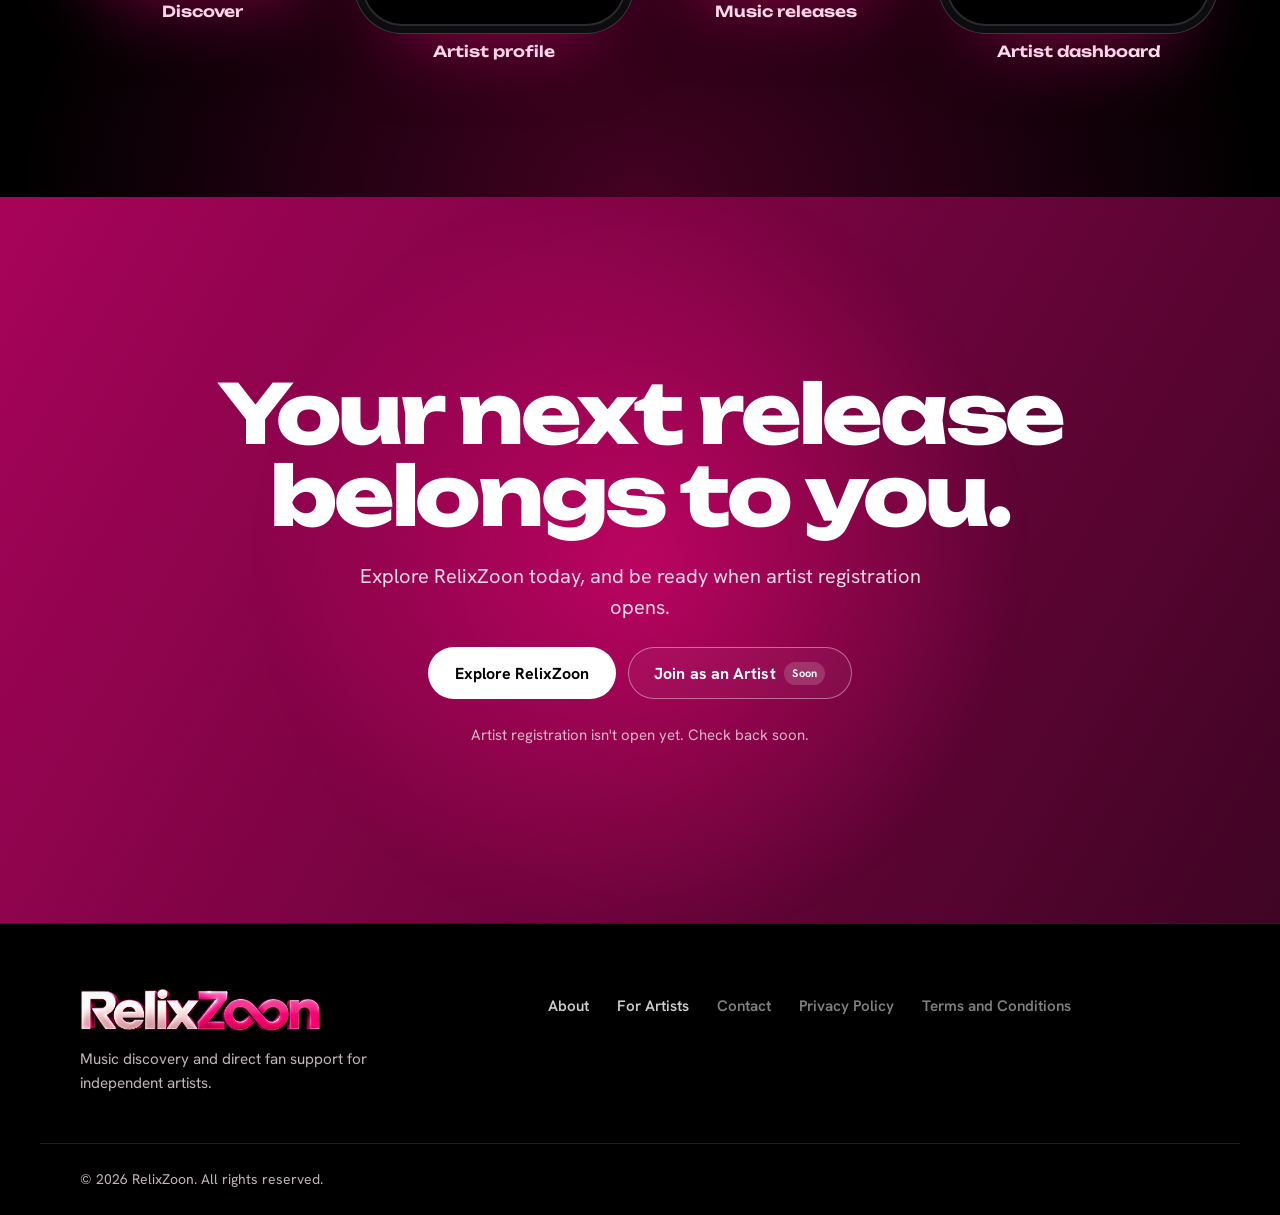
==== commit 55bac352: "Point canonical and social preview links at the GitHub Pages address Co-Authored-By: Claude Opus 5.5" ====
--- a/index.html
+++ b/index.html
@@ -8,23 +8,23 @@
   <meta name="theme-color" content="#000000">
   <meta name="color-scheme" content="dark">
 
-  <!-- Replace YOUR-DOMAIN with the live site address once you have it, e.g. https://relixzoon.com/ -->
-  <link rel="canonical" href="https://YOUR-DOMAIN/">
+  <!-- Live address. If you add a custom domain (e.g. relixzoon.com), replace every billionviberecords.github.io/Relixzoon-Website/ in this file with it. -->
+  <link rel="canonical" href="https://billionviberecords.github.io/Relixzoon-Website/">
 
   <!-- Open Graph / social sharing -->
   <meta property="og:type" content="website">
   <meta property="og:site_name" content="RelixZoon">
   <meta property="og:title" content="RelixZoon — Your Music. Your Fans. Your Future.">
   <meta property="og:description" content="Release music on your terms, sell directly to fans, and grow a community that supports you. Built for independent artists.">
-  <meta property="og:url" content="https://YOUR-DOMAIN/">
-  <meta property="og:image" content="https://YOUR-DOMAIN/assets/og/og-image.jpg">
+  <meta property="og:url" content="https://billionviberecords.github.io/Relixzoon-Website/">
+  <meta property="og:image" content="https://billionviberecords.github.io/Relixzoon-Website/assets/og/og-image.jpg">
   <meta property="og:image:width" content="1200">
   <meta property="og:image:height" content="630">
   <meta property="og:image:alt" content="RelixZoon — Your Music. Your Fans. Your Future.">
   <meta name="twitter:card" content="summary_large_image">
   <meta name="twitter:title" content="RelixZoon — Your Music. Your Fans. Your Future.">
   <meta name="twitter:description" content="Release music on your terms, sell directly to fans, and grow a community that supports you.">
-  <meta name="twitter:image" content="https://YOUR-DOMAIN/assets/og/og-image.jpg">
+  <meta name="twitter:image" content="https://billionviberecords.github.io/Relixzoon-Website/assets/og/og-image.jpg">
 
   <link rel="icon" href="favicon.ico" sizes="48x48">
   <link rel="icon" type="image/png" sizes="32x32" href="assets/brand/favicon-32.png">
@@ -35,7 +35,7 @@
   <link rel="stylesheet" href="assets/css/styles.css">
 
   <script type="application/ld+json">
-  {"@context":"https://schema.org","@type":"Organization","name":"RelixZoon","url":"https://YOUR-DOMAIN/","logo":"https://YOUR-DOMAIN/assets/brand/relixzoon-icon-512.png"}
+  {"@context":"https://schema.org","@type":"Organization","name":"RelixZoon","url":"https://billionviberecords.github.io/Relixzoon-Website/","logo":"https://billionviberecords.github.io/Relixzoon-Website/assets/brand/relixzoon-icon-512.png"}
   </script>
 
   <script>document.documentElement.classList.add('js');</script>
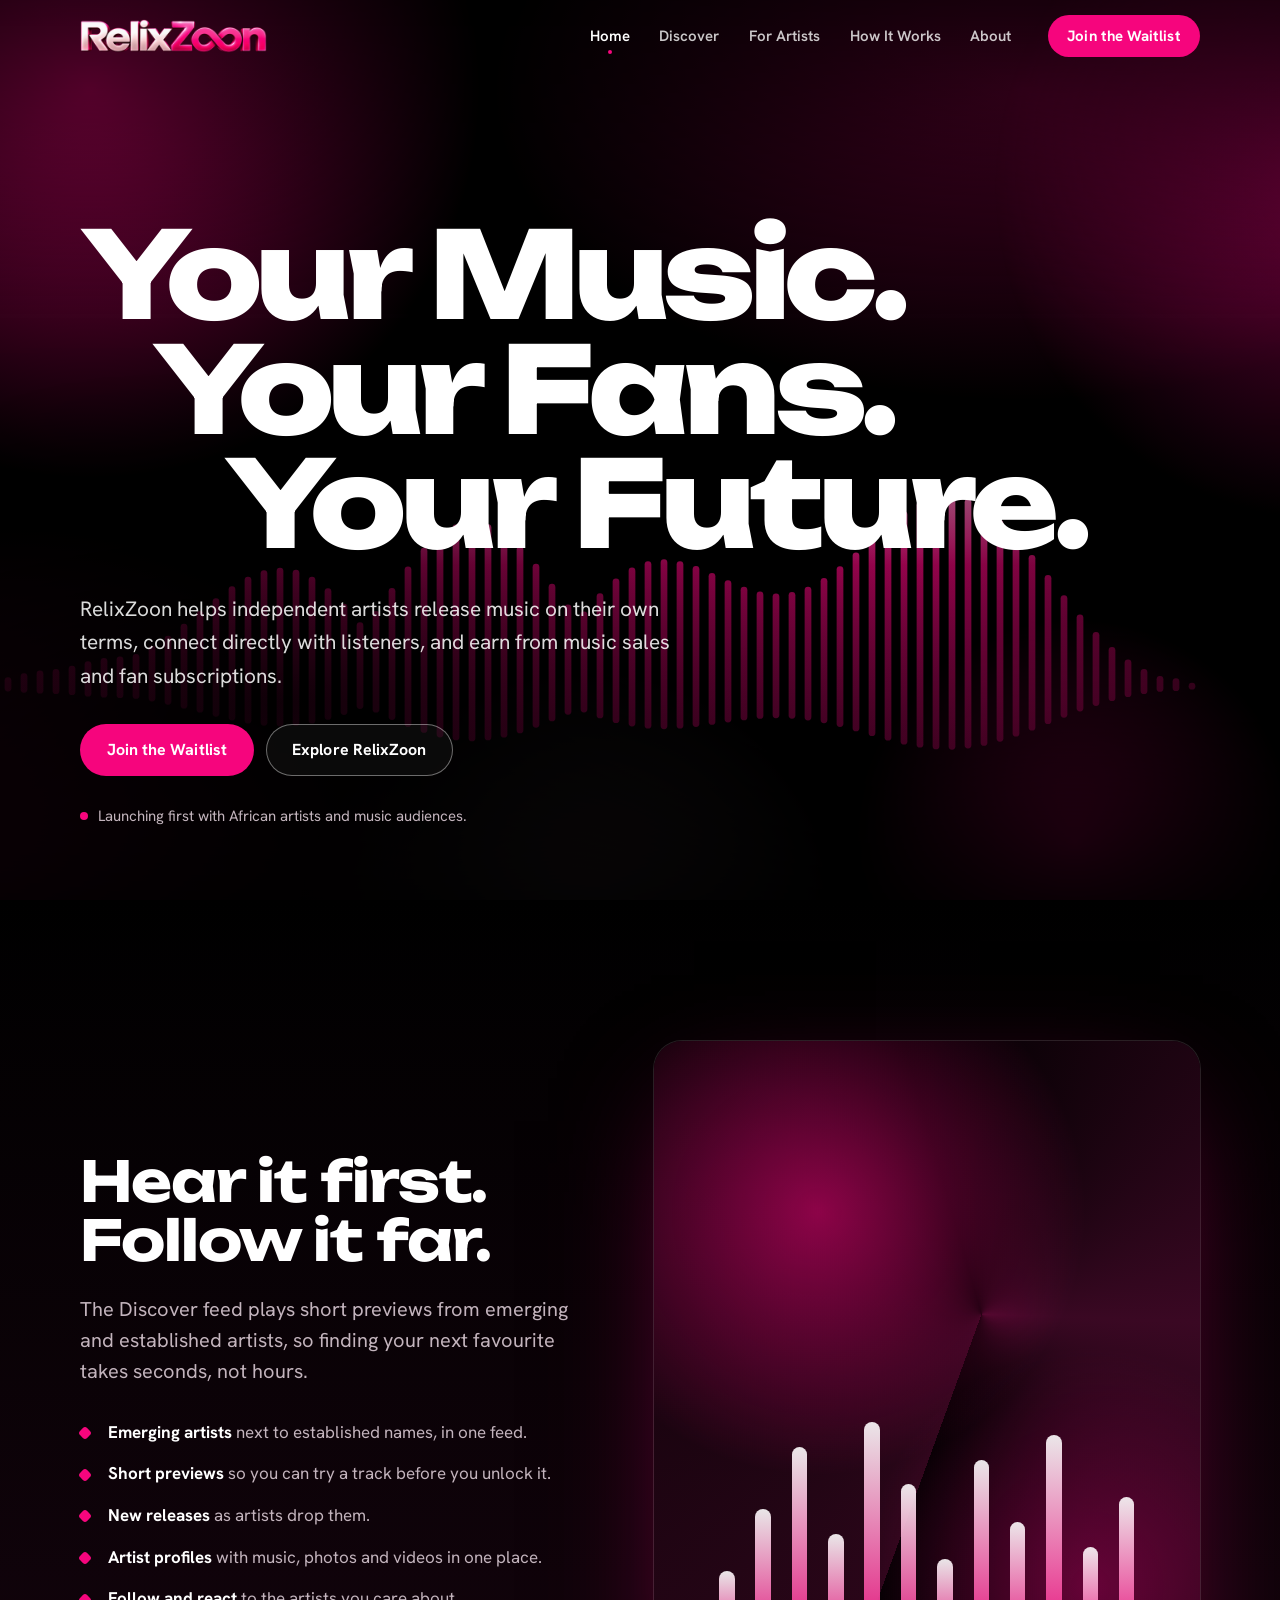
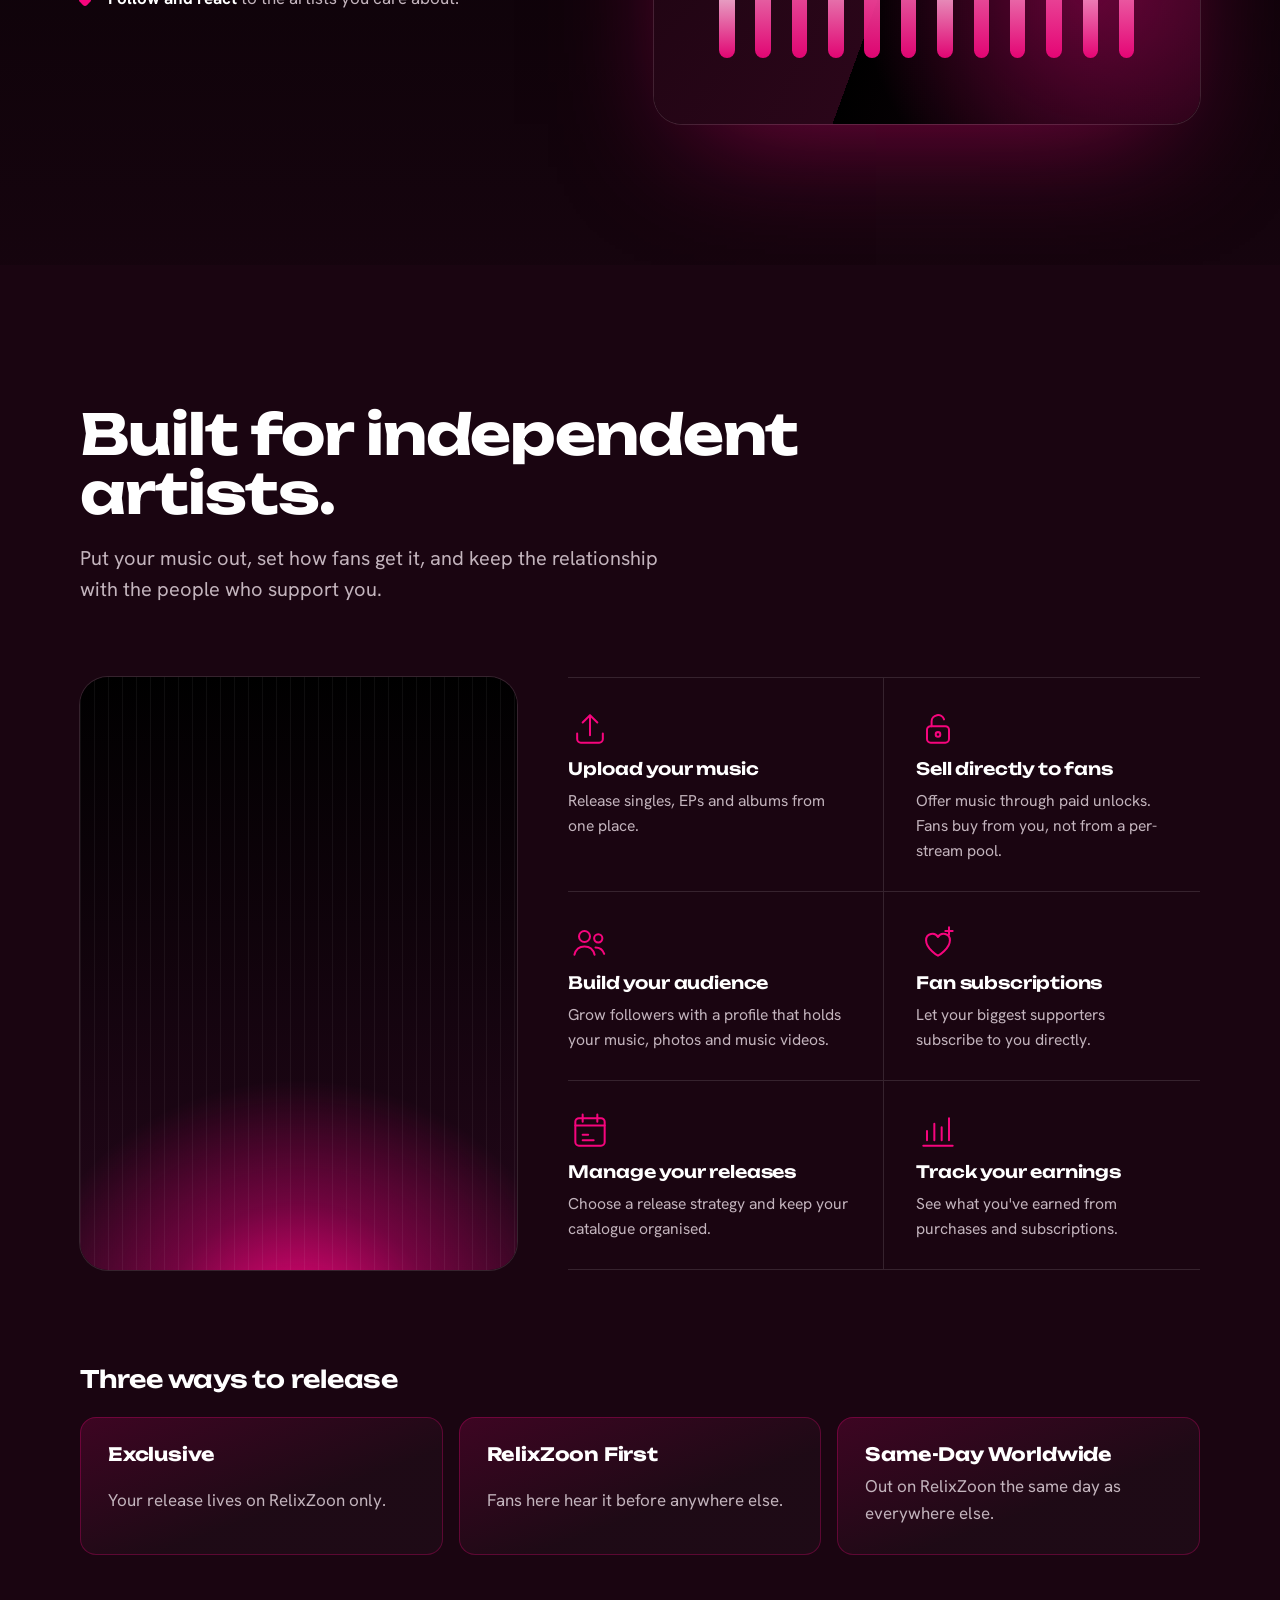
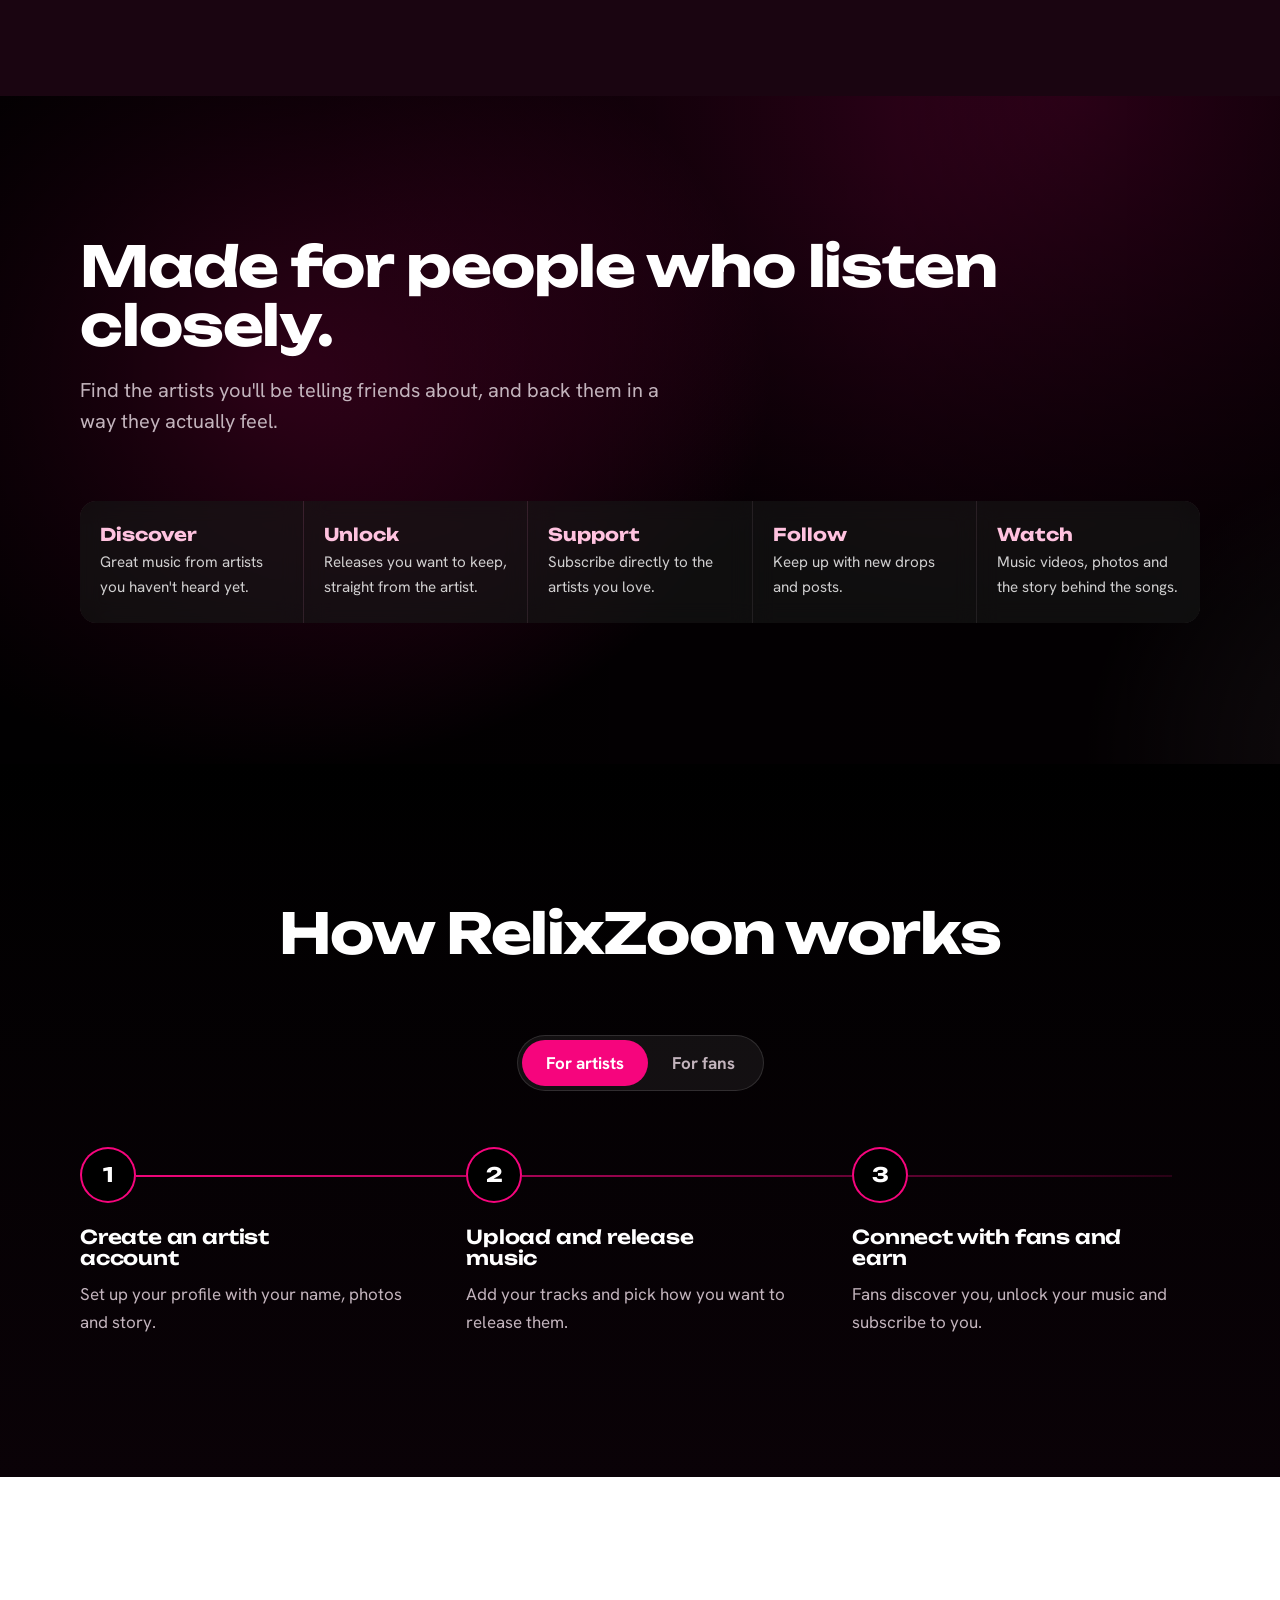
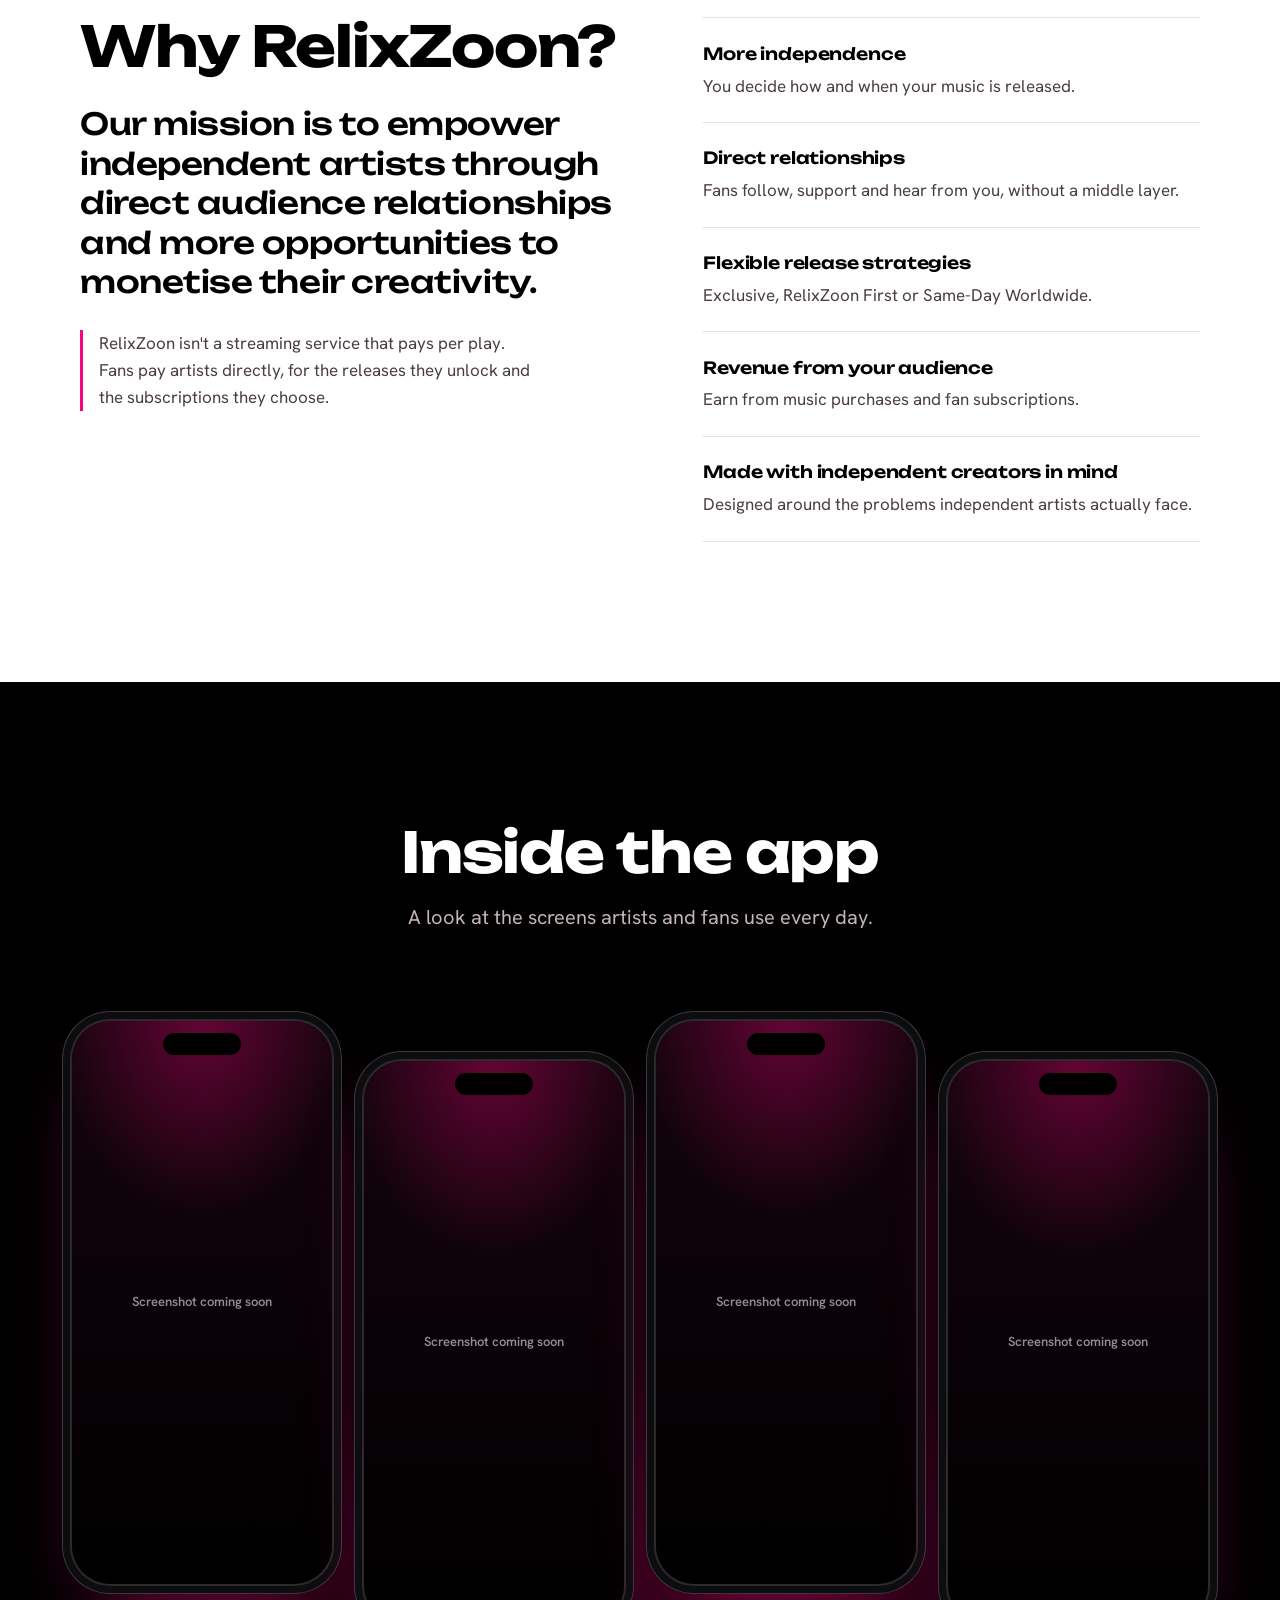
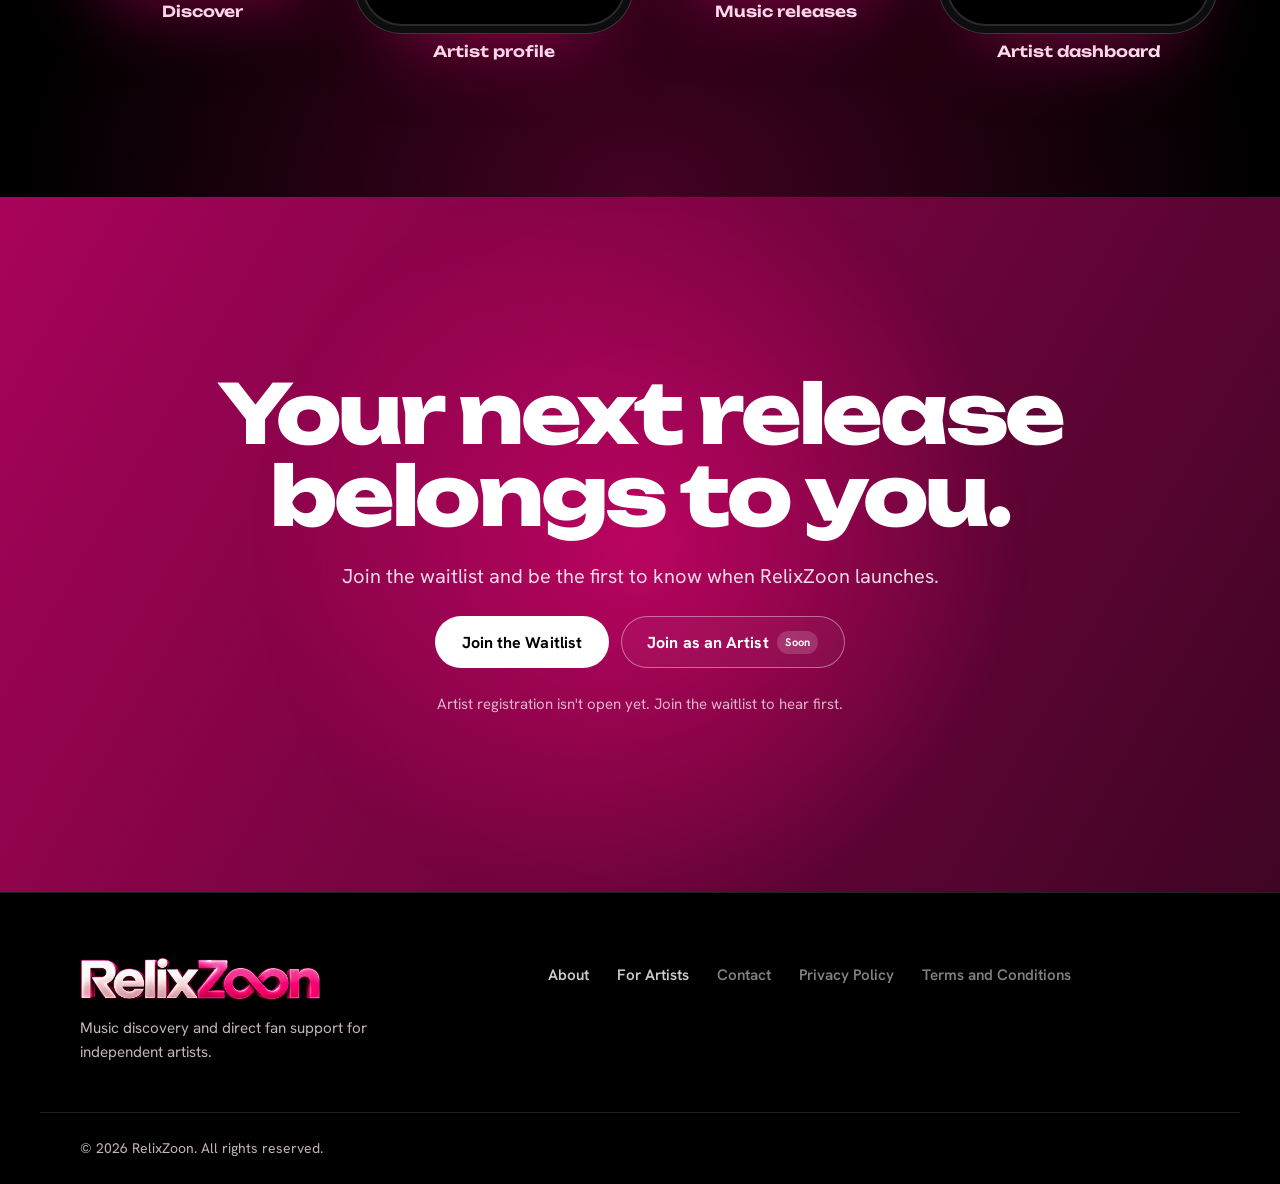
==== commit b3952aec: "Add Join the Waitlist buttons linking to waitlist.relixzoon.com Hero, navigation and closing section" ====
--- a/index.html
+++ b/index.html
@@ -60,7 +60,7 @@
         <a href="#about">About</a>
       </nav>
 
-      <a class="btn btn--pink btn--sm nav__cta" data-link="getStarted" href="#join">Get Started</a>
+      <a class="btn btn--pink btn--sm nav__cta" data-link="getStarted" href="#join">Join the Waitlist</a>
 
       <button class="nav__toggle" type="button" aria-expanded="false" aria-controls="mobile-menu" aria-label="Open menu">
         <span></span><span></span>
@@ -75,7 +75,7 @@
         <a href="#how">How It Works</a>
         <a href="#about">About</a>
       </nav>
-      <a class="btn btn--pink" data-link="getStarted" href="#join">Get Started</a>
+      <a class="btn btn--pink" data-link="getStarted" href="#join">Join the Waitlist</a>
     </div>
   </header>
 
@@ -96,8 +96,8 @@
         </h1>
         <p class="hero__lede">RelixZoon helps independent artists release music on their own terms, connect directly with listeners, and earn from music sales and fan subscriptions.</p>
         <div class="hero__actions">
-          <a class="btn btn--pink" data-link="app" data-fallback="#discover" href="#discover">Explore RelixZoon</a>
-          <a class="btn btn--ghost" data-link="artistSignup" data-soon="Artist registration opens soon." href="#join">Join as an Artist</a>
+          <a class="btn btn--pink" data-link="waitlist" href="#join">Join the Waitlist</a>
+          <a class="btn btn--ghost" data-link="app" data-fallback="#discover" href="#discover">Explore RelixZoon</a>
         </div>
         <p class="hero__note">Launching first with African artists and music audiences.</p>
       </div>
@@ -307,12 +307,12 @@
       <div class="cta__glow" aria-hidden="true"></div>
       <div class="wrap cta__content" data-reveal>
         <h2 id="cta-title" class="cta__title">Your next release belongs to you.</h2>
-        <p class="lede">Explore RelixZoon today, and be ready when artist registration opens.</p>
+        <p class="lede">Join the waitlist and be the first to know when RelixZoon launches.</p>
         <div class="hero__actions hero__actions--center">
-          <a class="btn btn--white" data-link="app" data-fallback="#discover" href="#discover">Explore RelixZoon</a>
+          <a class="btn btn--white" data-link="waitlist" href="#join">Join the Waitlist</a>
           <a class="btn btn--ghost" data-link="artistSignup" data-soon="Artist registration opens soon." href="#join">Join as an Artist</a>
         </div>
-        <p class="cta__status" data-signup-status>Artist registration isn't open yet. Check back soon.</p>
+        <p class="cta__status" data-signup-status>Artist registration isn't open yet. Join the waitlist to hear first.</p>
       </div>
     </section>
   </main>
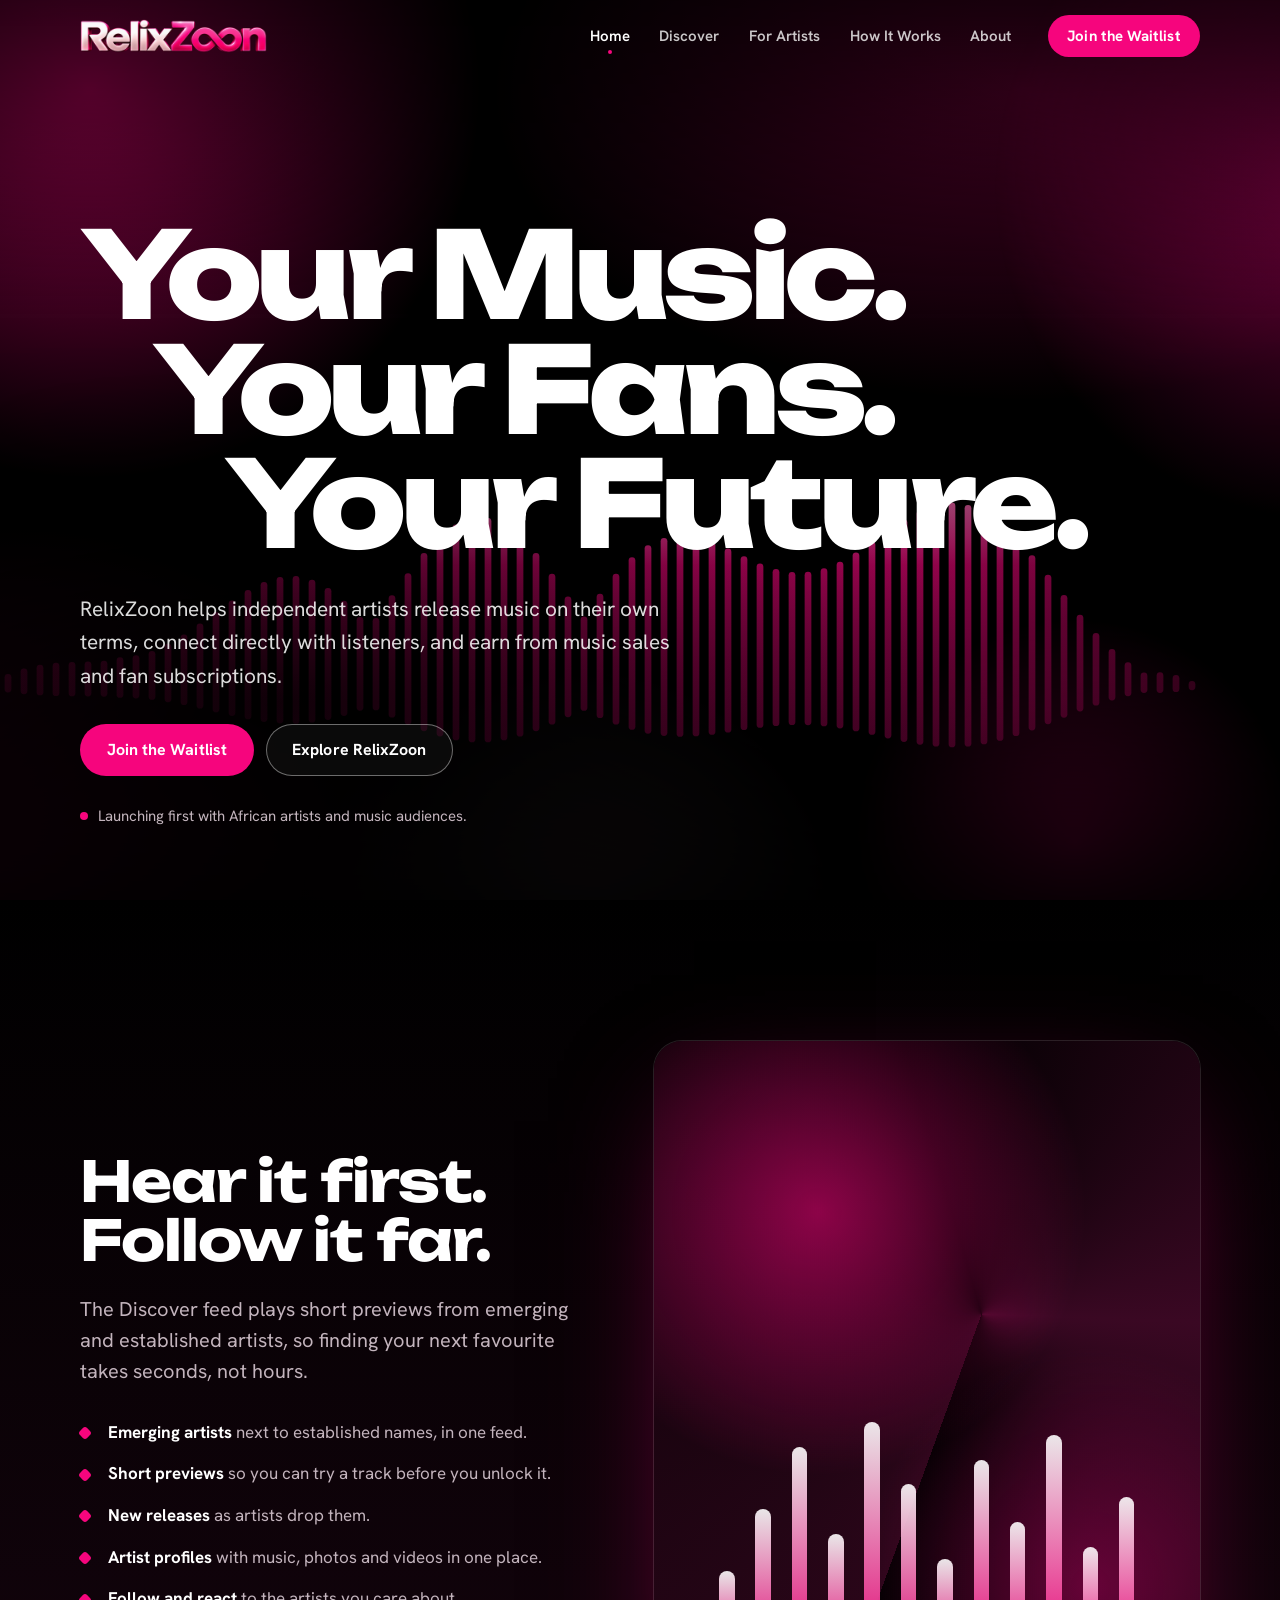
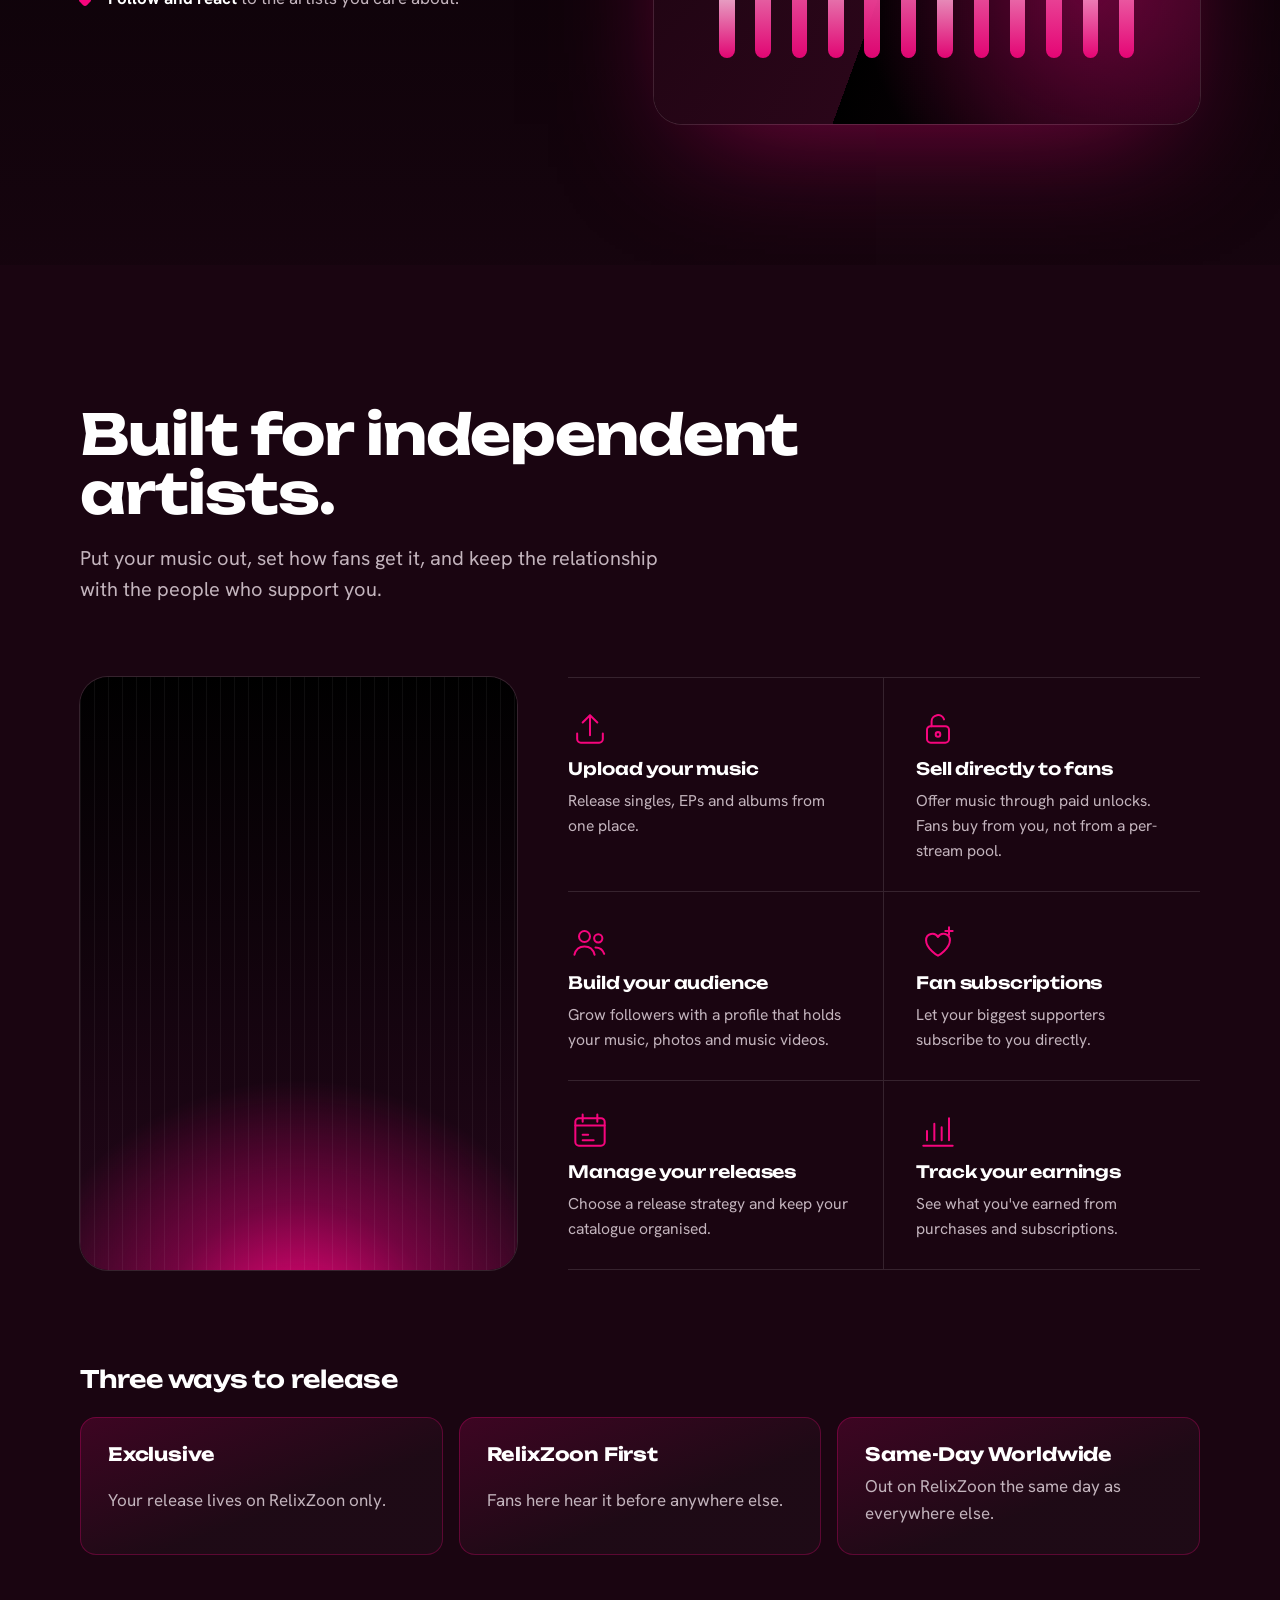
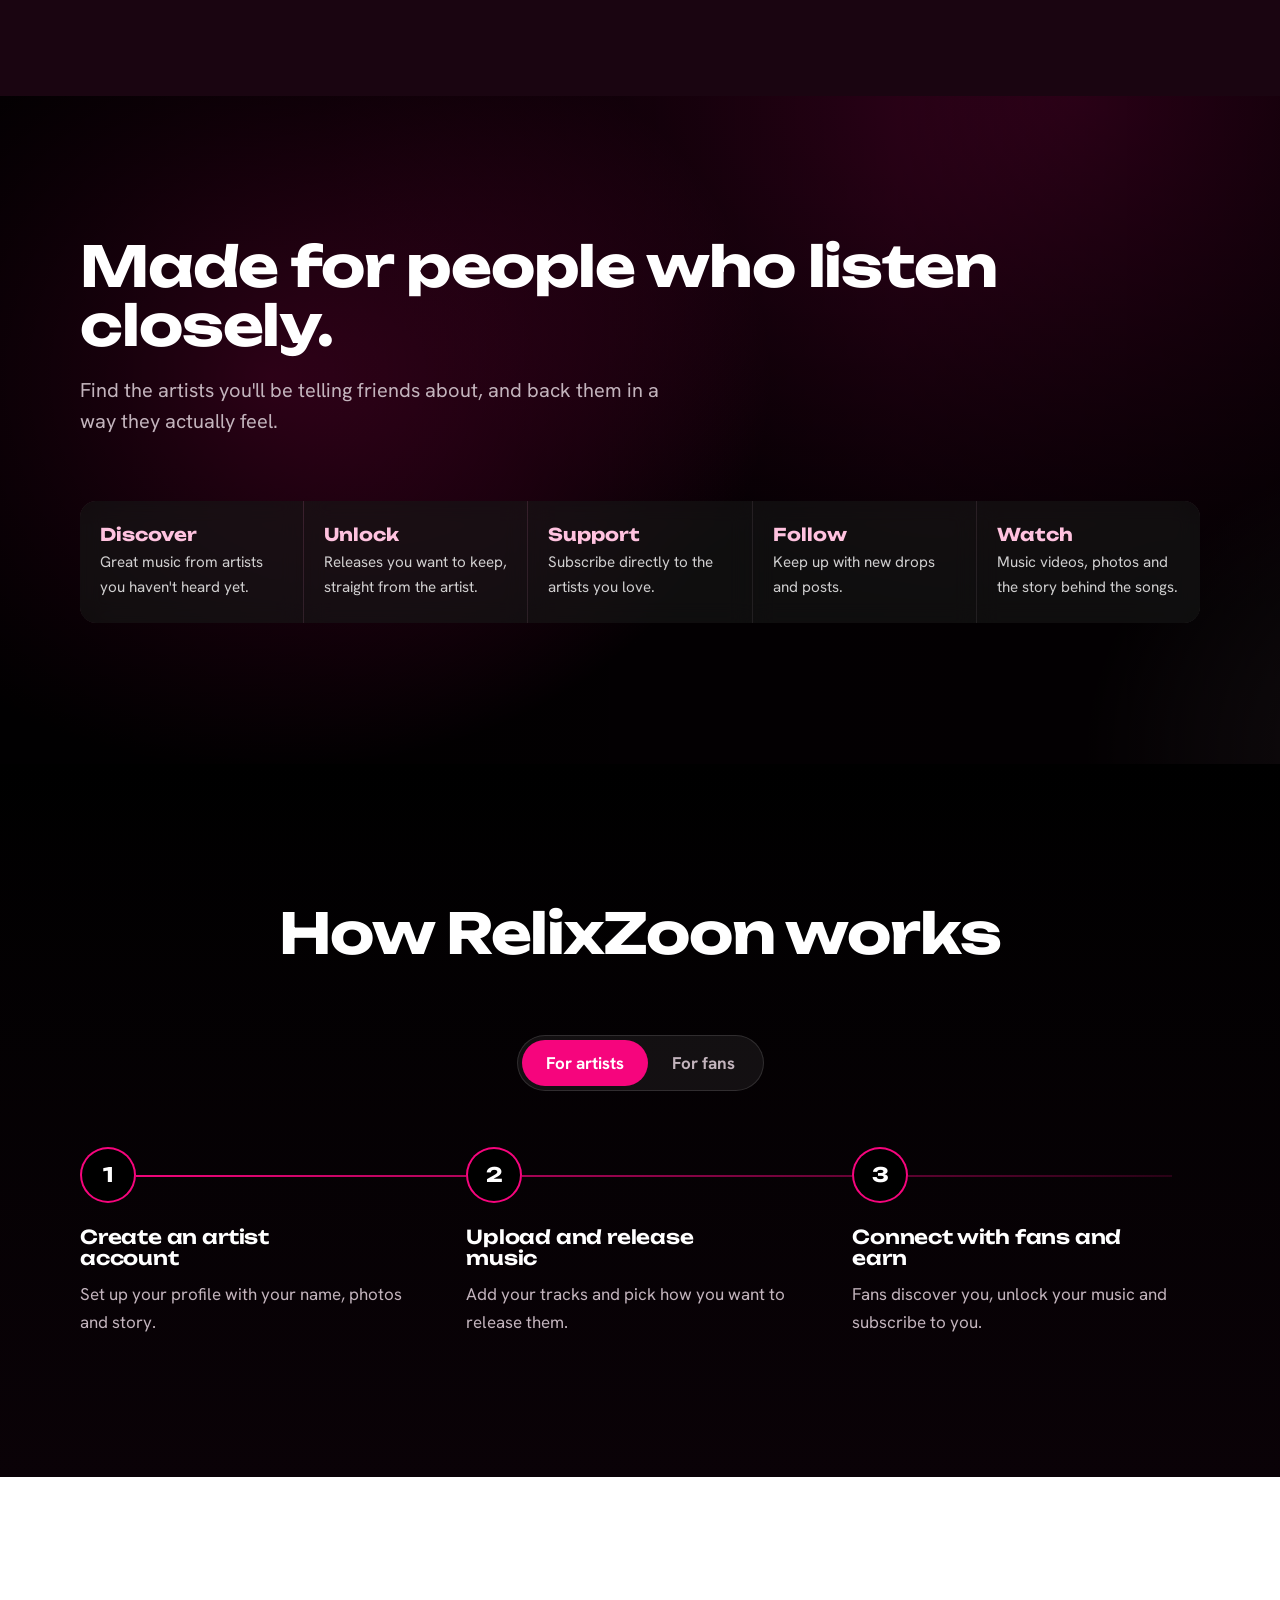
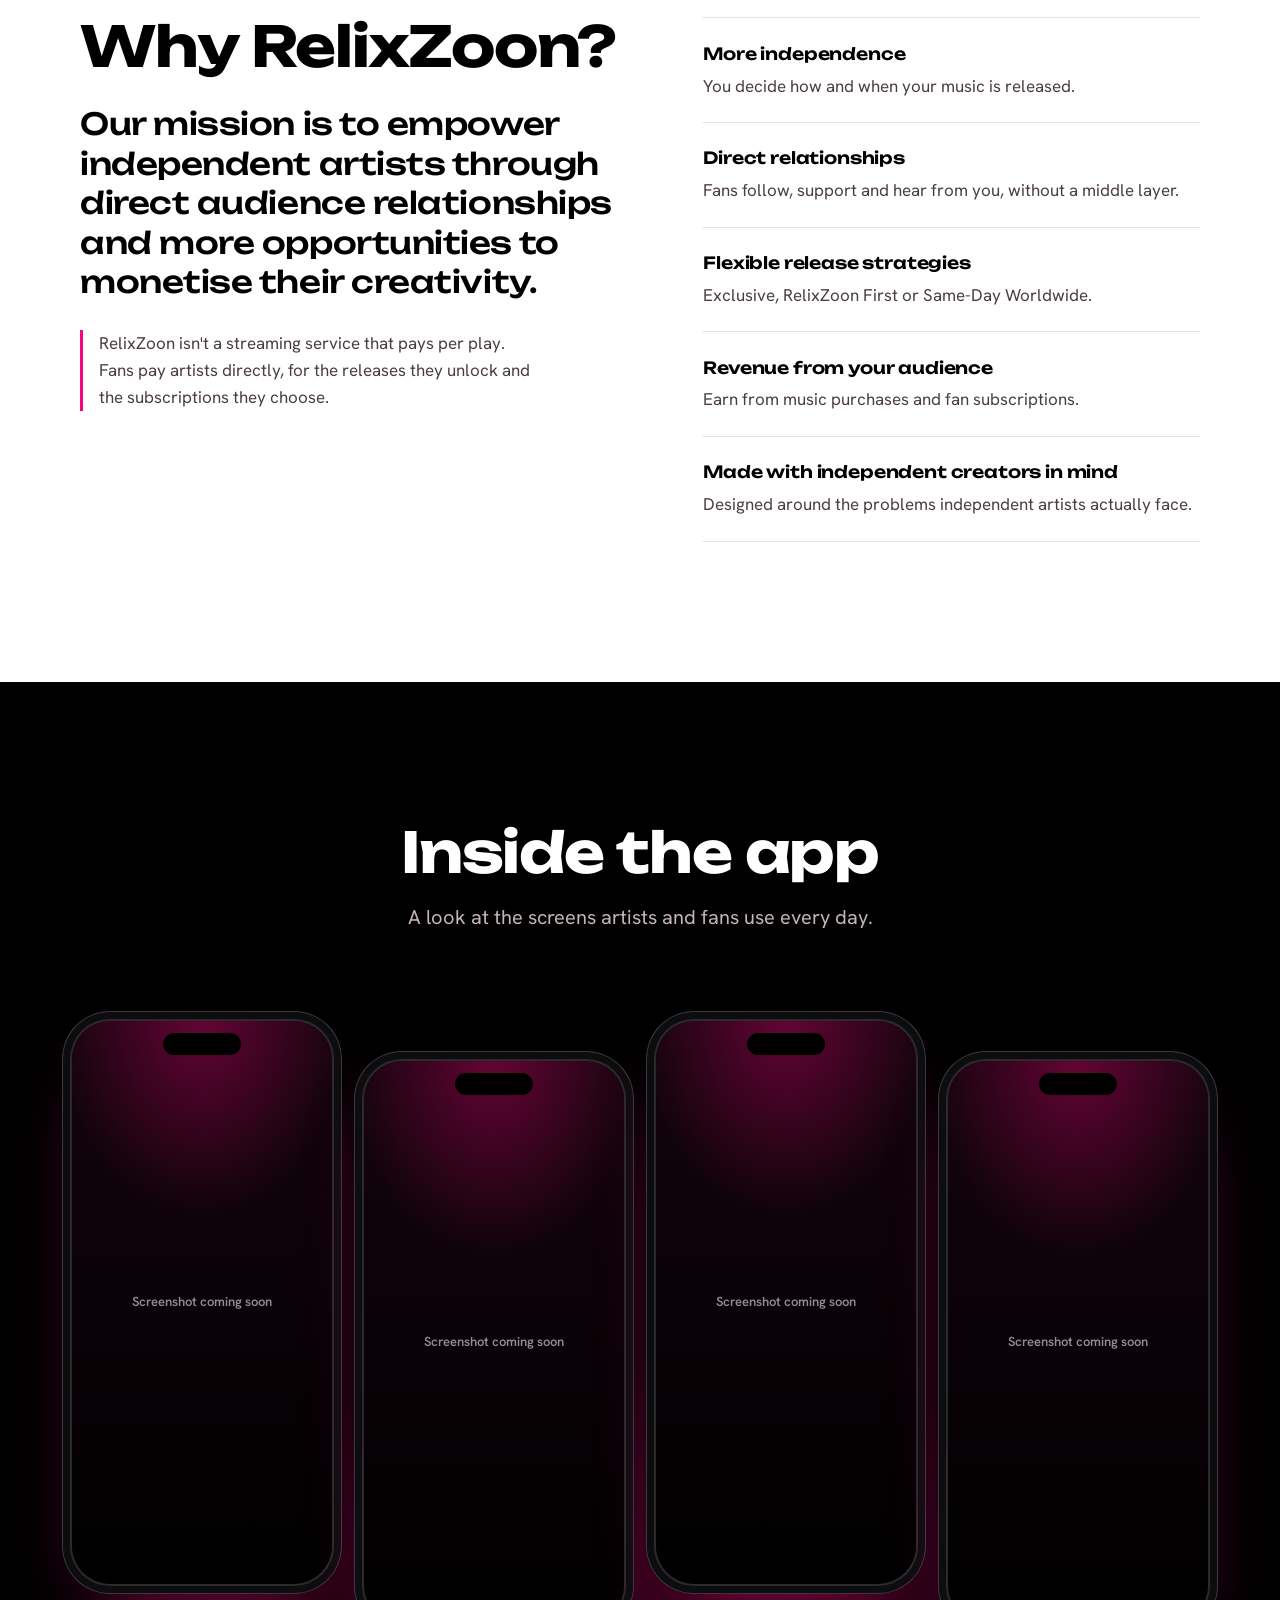
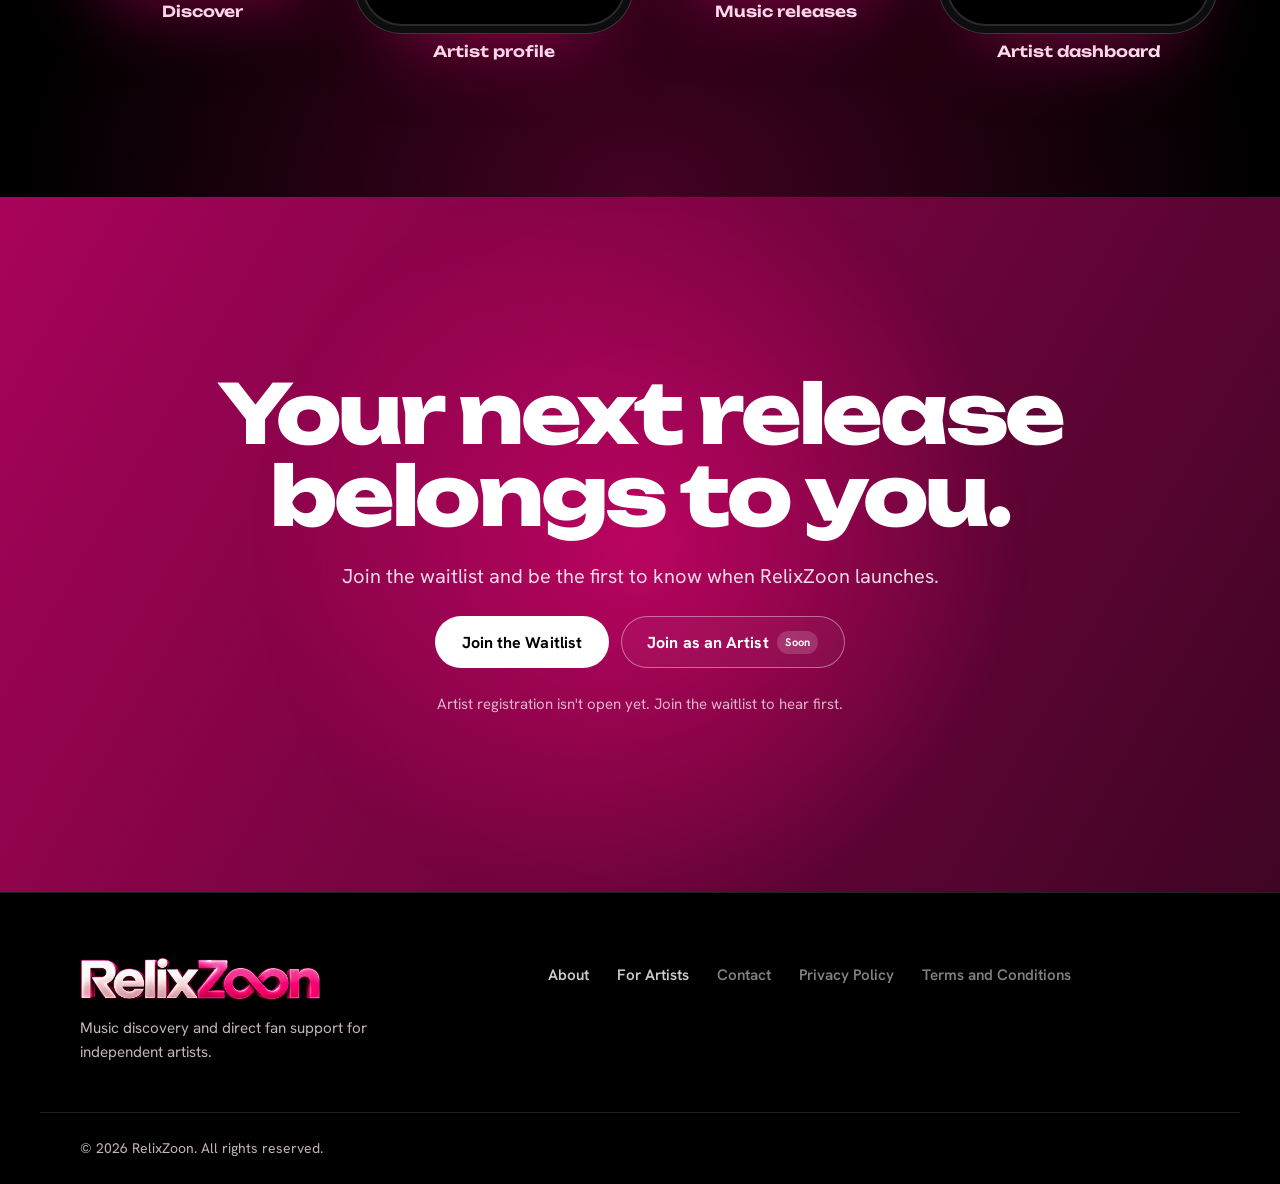
==== commit 9a8ddb64: "Set relixzoon.com as the custom domain Adds the CNAME file for GitHub Pages and points canonical and" ====
--- a/index.html
+++ b/index.html
@@ -8,23 +8,23 @@
   <meta name="theme-color" content="#000000">
   <meta name="color-scheme" content="dark">
 
-  <!-- Live address. If you add a custom domain (e.g. relixzoon.com), replace every billionviberecords.github.io/Relixzoon-Website/ in this file with it. -->
-  <link rel="canonical" href="https://billionviberecords.github.io/Relixzoon-Website/">
+  <!-- Live address of the official website. -->
+  <link rel="canonical" href="https://relixzoon.com/">
 
   <!-- Open Graph / social sharing -->
   <meta property="og:type" content="website">
   <meta property="og:site_name" content="RelixZoon">
   <meta property="og:title" content="RelixZoon — Your Music. Your Fans. Your Future.">
   <meta property="og:description" content="Release music on your terms, sell directly to fans, and grow a community that supports you. Built for independent artists.">
-  <meta property="og:url" content="https://billionviberecords.github.io/Relixzoon-Website/">
-  <meta property="og:image" content="https://billionviberecords.github.io/Relixzoon-Website/assets/og/og-image.jpg">
+  <meta property="og:url" content="https://relixzoon.com/">
+  <meta property="og:image" content="https://relixzoon.com/assets/og/og-image.jpg">
   <meta property="og:image:width" content="1200">
   <meta property="og:image:height" content="630">
   <meta property="og:image:alt" content="RelixZoon — Your Music. Your Fans. Your Future.">
   <meta name="twitter:card" content="summary_large_image">
   <meta name="twitter:title" content="RelixZoon — Your Music. Your Fans. Your Future.">
   <meta name="twitter:description" content="Release music on your terms, sell directly to fans, and grow a community that supports you.">
-  <meta name="twitter:image" content="https://billionviberecords.github.io/Relixzoon-Website/assets/og/og-image.jpg">
+  <meta name="twitter:image" content="https://relixzoon.com/assets/og/og-image.jpg">
 
   <link rel="icon" href="favicon.ico" sizes="48x48">
   <link rel="icon" type="image/png" sizes="32x32" href="assets/brand/favicon-32.png">
@@ -35,7 +35,7 @@
   <link rel="stylesheet" href="assets/css/styles.css">
 
   <script type="application/ld+json">
-  {"@context":"https://schema.org","@type":"Organization","name":"RelixZoon","url":"https://billionviberecords.github.io/Relixzoon-Website/","logo":"https://billionviberecords.github.io/Relixzoon-Website/assets/brand/relixzoon-icon-512.png"}
+  {"@context":"https://schema.org","@type":"Organization","name":"RelixZoon","url":"https://relixzoon.com/","logo":"https://relixzoon.com/assets/brand/relixzoon-icon-512.png"}
   </script>
 
   <script>document.documentElement.classList.add('js');</script>
